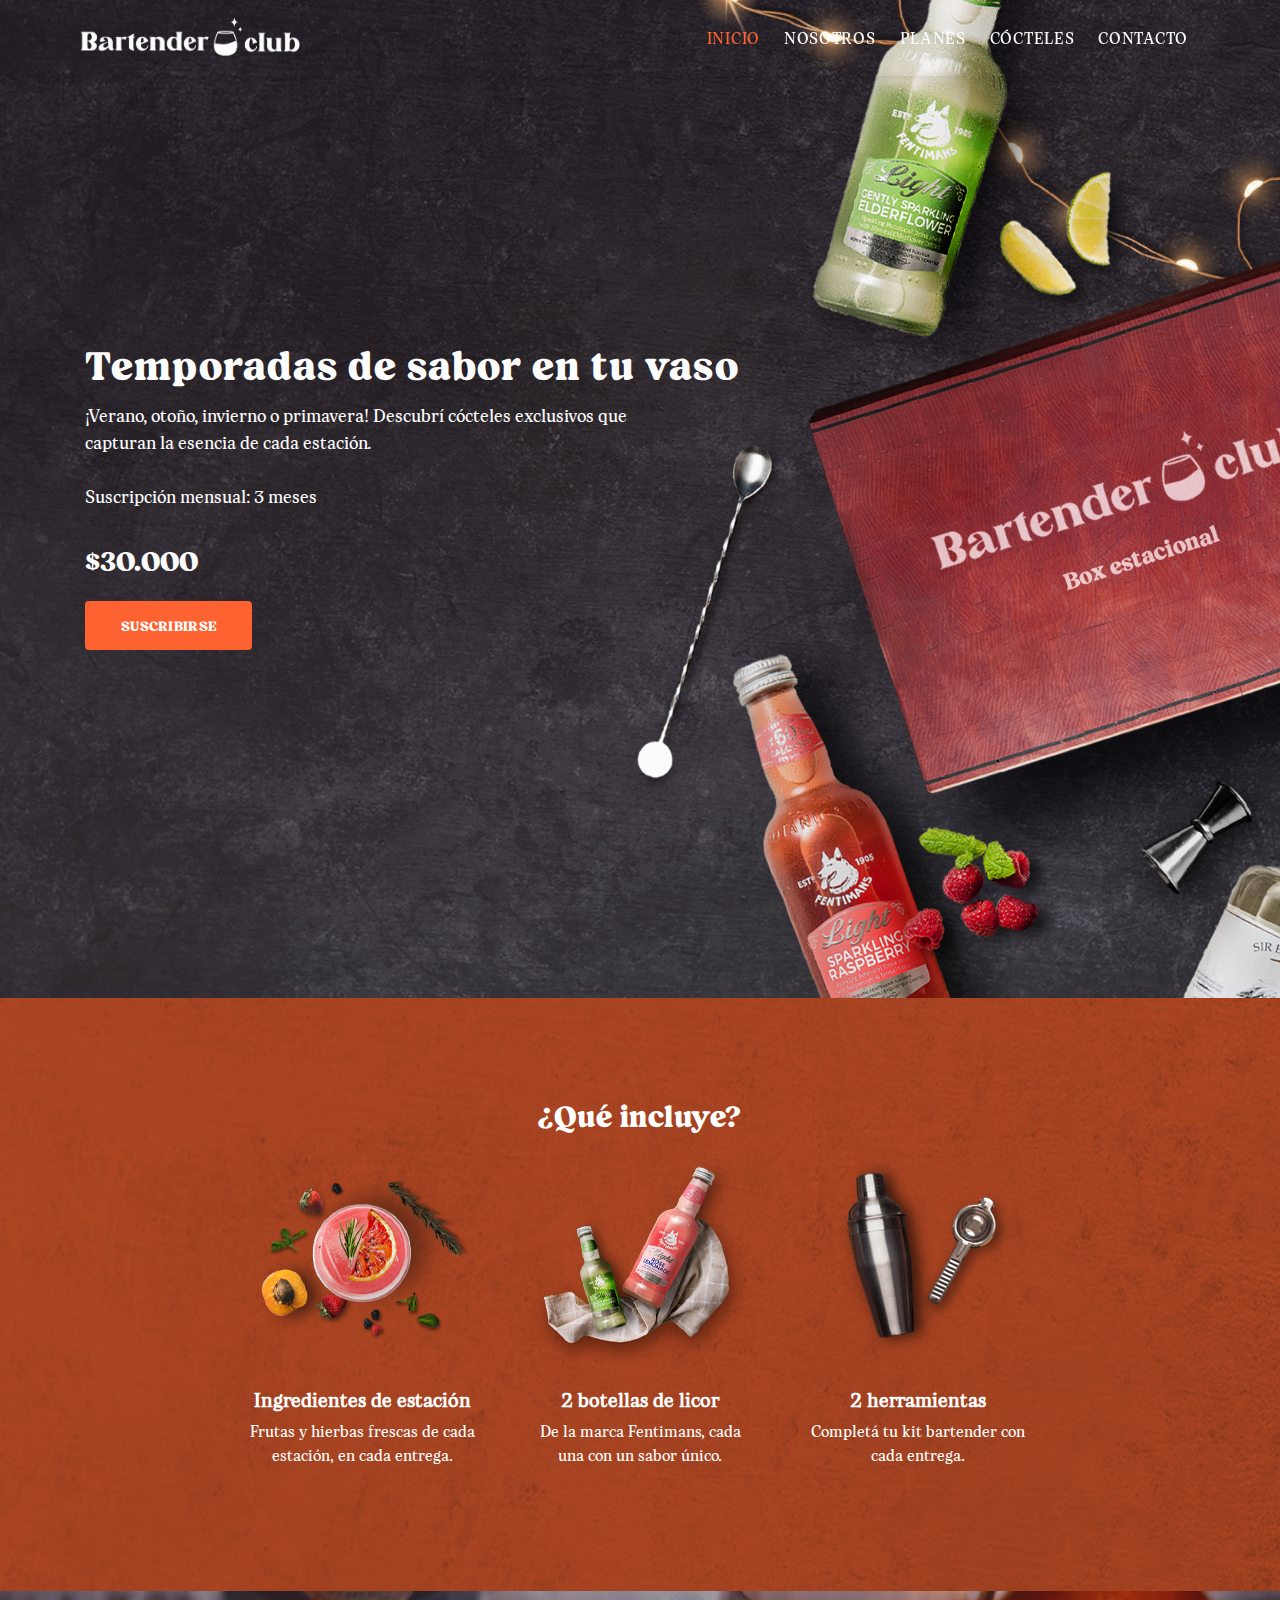
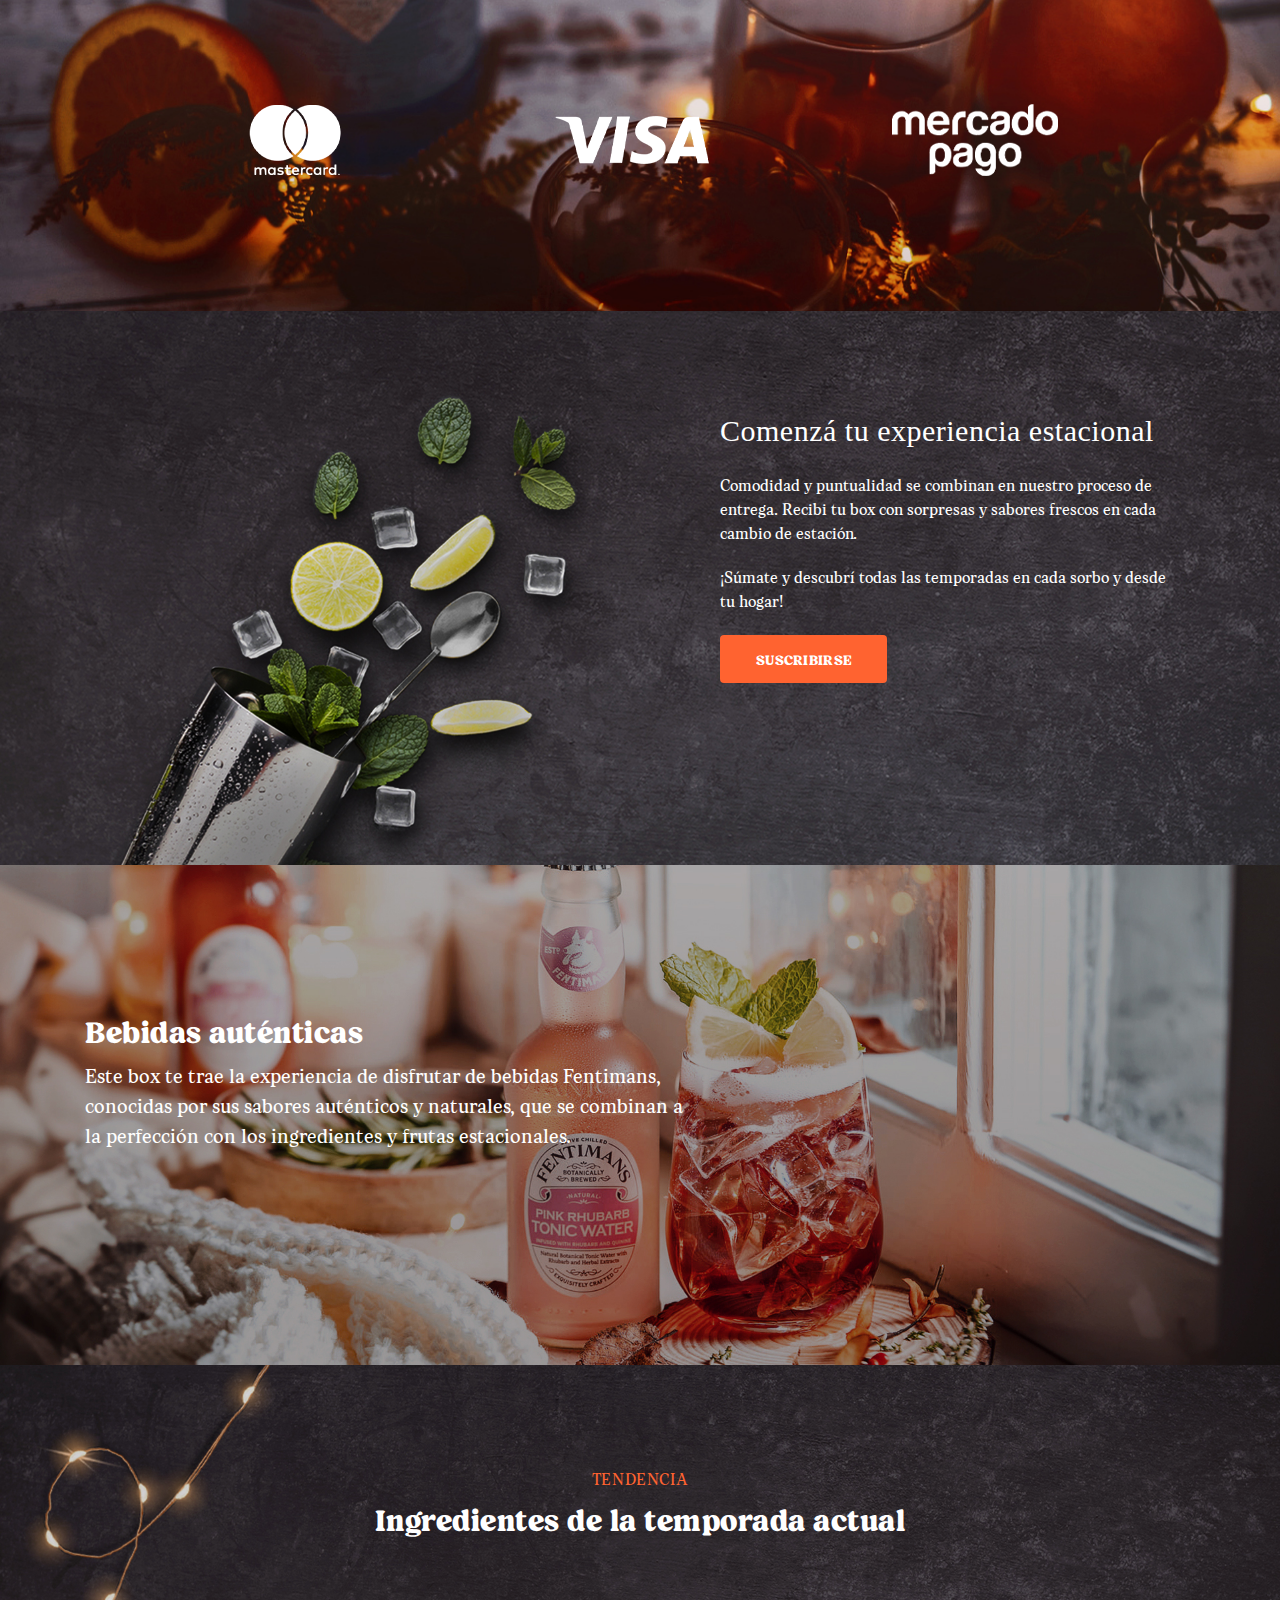
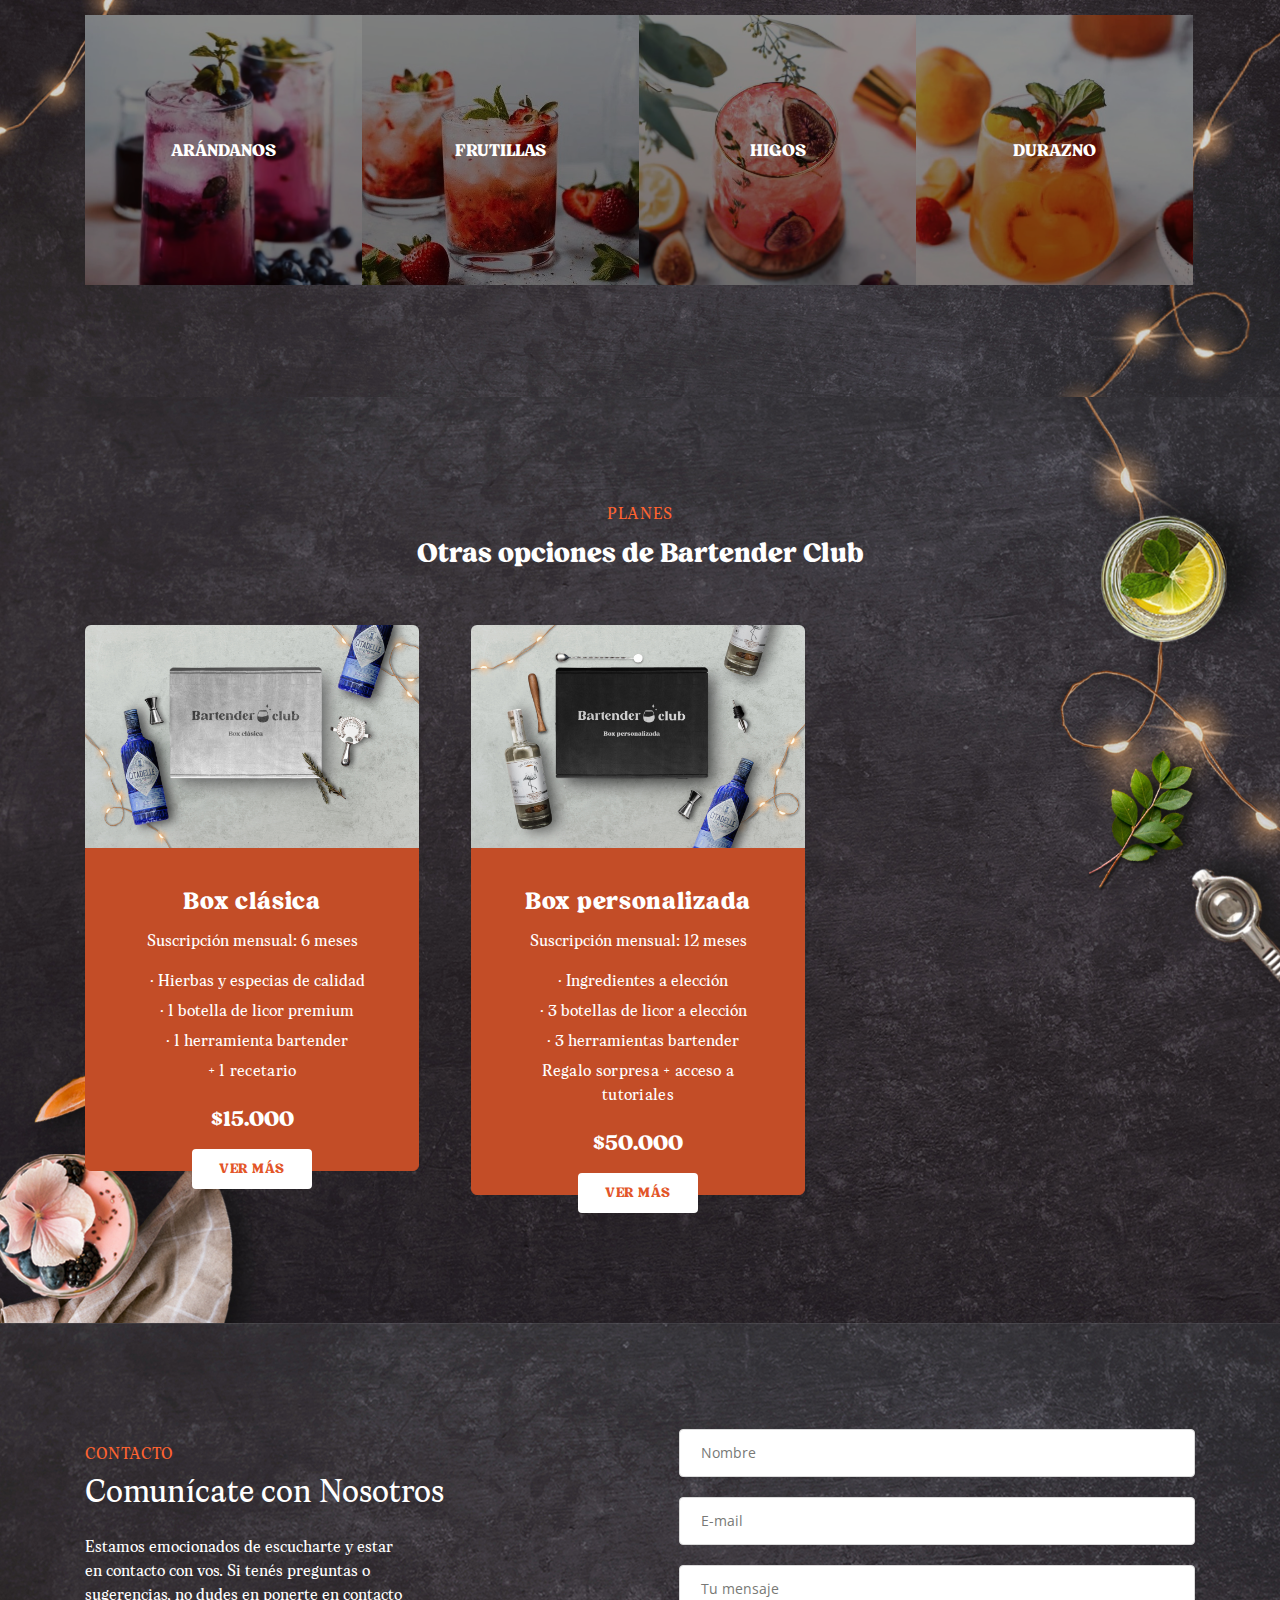
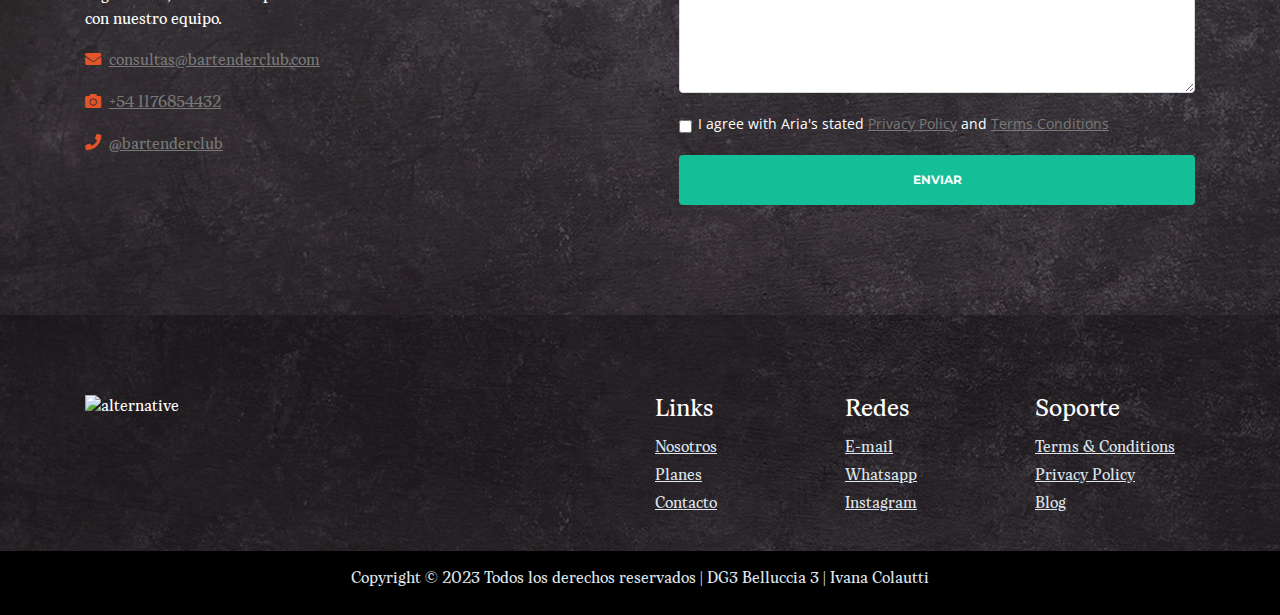
==== detalle.html @ f55b516a "Add files via upload" ====
<!DOCTYPE html>
<html lang="en">
<head>
    <meta charset="utf-8">
    <meta name="viewport" content="width=device-width, initial-scale=1, shrink-to-fit=no">
    
    <!-- SEO Meta Tags -->
    <meta name="description" content="Aria is a business focused HTML landing page template built with Bootstrap to help you create lead generation websites for companies and their services.">
    <meta name="author" content="Inovatik">

    <!-- OG Meta Tags to improve the way the post looks when you share the page on LinkedIn, Facebook, Google+ -->
	<meta property="og:site_name" content="" /> <!-- website name -->
	<meta property="og:site" content="" /> <!-- website link -->
	<meta property="og:title" content=""/> <!-- title shown in the actual shared post -->
	<meta property="og:description" content="" /> <!-- description shown in the actual shared post -->
	<meta property="og:image" content="" /> <!-- image link, make sure it's jpg -->
	<meta property="og:url" content="" /> <!-- where do you want your post to link to -->
	<meta property="og:type" content="article" />

    <!-- Website Title -->
    <title>Bartender Club</title>
    
    <!-- Styles -->
    <link href="https://fonts.googleapis.com/css?family=Montserrat:500,700&display=swap&subset=latin-ext" rel="stylesheet">
    <link href="https://fonts.googleapis.com/css?family=Open+Sans:400,400i,600&display=swap&subset=latin-ext" rel="stylesheet">
    <link href="css/bootstrap.css" rel="stylesheet">
    <link href="css/fontawesome-all.css" rel="stylesheet">
    <link href="css/swiper.css" rel="stylesheet">
	<link href="css/magnific-popup.css" rel="stylesheet">
	<link href="Detalle/styles-detalle.css" rel="stylesheet">
    	<link href="Detalle/styles%202.css" rel="stylesheet">

    
    
    <style> 
     @font-face{
            font-family: Blood;
         src: url("../webfonts/Bloodorange.otf");
            }
            header h1{
                letter-spacing:1px;
                font-size: 47px;
                color: #484a46;
                }
    </style>
    
     <style> 
     @font-face{
            font-family: Blood;
         src: url("../webfonts/Bloodorange.otf");
            }
         
        basic-1 h2 {
            margin-bottom: 1.375rem;
            font-size: 35px;
            letter-spacing: 0.5px;
            line-height: 36px;
    </style>
    
     <style> 
     @font-face{
           font-family: Blood;
    src: url("../webfonts/Bloodorange.otf");
         }
         
         basic-2 h2 {
            margin-bottom: 1.375rem;
            font-size: 35px;
            letter-spacing: 0.5px;
            line-height: 36px;
    </style>
    
    
    <style> 
     @font-face{
           font-family: Artusi;
    src:url("../webfonts/Artusi-Regular.ttf");
         } 
        body, p {
	color: #fff; 
	  </style>
    
    <style> 
     @font-face{
            font-family: Blood;
         src: url("../webfonts/Bloodorange.otf");
            }
            cards-2 h3 {
	margin-bottom: 0.75rem;
	text-align: center;
    font-family: Blood;
    src: url("../webfonts/Bloodorange.otf");
    color: #fff;
    letter-spacing: 0.7px;
    </style>
    
 
    
    
    <!-- Favicon  -->
    <link rel="icon" href="images/favicon.png">
</head>
<body data-spy="scroll" data-target=".fixed-top">
    
    <!-- Preloader -->
	<div class="spinner-wrapper">
        <div class="spinner">
            <div class="bounce1"></div>
            <div class="bounce2"></div>
            <div class="bounce3"></div>
        </div>
    </div>
    <!-- end of preloader -->
    

    <!-- Navbar -->
    <nav class="navbar navbar-expand-md navbar-dark navbar-custom fixed-top">
        <!-- Text Logo - Use this if you don't have a graphic logo -->
        <!-- <a class="navbar-brand logo-text page-scroll" href="index.html">Aria</a> -->

        <!-- Image Logo -->
        <a class="navbar-brand logo-image" href="index.html"><img src="images/Logo%20-%20copia.png" alt="alternative"></a>
        
        <!-- Mobile Menu Toggle Button -->
        <button class="navbar-toggler" type="button" data-toggle="collapse" data-target="#navbarsExampleDefault" aria-controls="navbarsExampleDefault" aria-expanded="false" aria-label="Toggle navigation">
            <span class="navbar-toggler-awesome fas fa-bars"></span>
            <span class="navbar-toggler-awesome fas fa-times"></span>
        </button>
        <!-- end of mobile menu toggle button -->

        <div class="collapse navbar-collapse" id="navbarsExampleDefault">
            <ul class="navbar-nav ml-auto">
                <li class="nav-item">
                    <a class="nav-link page-scroll" href="#header">INICIO<span class="sr-only">(current)</span></a>
                </li>
                <li class="nav-item">
                    <a class="nav-link page-scroll" href="#intro">NOSOTROS</a>
                </li>
                <li class="nav-item">
                    <a class="nav-link page-scroll" href="#services">PLANES</a>
                </li>
                <li class="nav-item">
                    <a class="nav-link page-scroll" href="#callMe">CÓCTELES</a>
                </li>
                <li class="nav-item">
                    <a class="nav-link page-scroll" href="#projects">CONTACTO</a>
                </li>
            </ul>
        </div>
    </nav> <!-- end of navbar -->
    <!-- end of navbar -->


    <!-- Header -->
    <header id="header" class="header">
        <div class="header-content">
            <div class="container">
                <div class="row">
                    <div class="col-lg-12">
                        <div class="text-container">
                            <h1>Temporadas de sabor en tu vaso</h1>
                            <p class="p-heading p-large">¡Verano, otoño, invierno o primavera! Descubrí cócteles exclusivos que capturan la esencia de cada estación.<br> <br> Suscripción mensual: 3 meses</p>
                            <h2>$30.000</h2>
                            <a class="btn-solid-lg page-scroll" href="index.html">SUSCRIBIRSE</a>
                        </div>
                    </div> <!-- end of col -->
                </div> <!-- end of row -->
            </div> <!-- end of container -->
        </div> <!-- end of header-content -->
    </header> <!-- end of header -->
    <!-- end of header -->
    
    <!-- Team -->
    <div class="basic-2">
        <div class="container">
            <div class="row">
                <div class="col-lg-12">
                    <h2>¿Qué incluye?</h2>
                </div> <!-- end of col -->
            </div> <!-- end of row -->
            <div class="row">
                <div class="col-lg-12">

                    <!-- Team Member -->
                    <div class="team-member">
                        <div class="image-wrapper">
                            <img class="img-fluid" src="images/Que%20incluye%201.png" alt="alternative">
                        </div> <!-- end of image-wrapper -->
                        <p class="p-large">Ingredientes de estación</p>
                        <p class="job-title">Frutas y hierbas frescas de cada estación, en cada entrega.</p>
                    </div> <!-- end of team-member -->
                    <!-- end of team member -->

                    <!-- Team Member -->
                    <div class="team-member">
                        <div class="image-wrapper">
                            <img class="img-fluid" src="images/Que%20incluye%202.png" alt="alternative">
                        </div> <!-- end of image wrapper -->
                        <p class="p-large">2 botellas de licor</p>
                        <p class="job-title">De la marca Fentimans,  cada una con un sabor único.</p>
                    </div> <!-- end of team-member -->
                    <!-- end of team member -->

                    <!-- Team Member -->
                    <div class="team-member">
                        <div class="image-wrapper">
                            <img class="img-fluid" src="images/Que%20incluye%203.png"alt="alternative">
                        </div> <!-- end of image wrapper -->
                        <p class="p-large">2 herramientas</p>
                        <p class="job-title">Completá tu kit bartender con cada entrega.</p>
                    </div> <!-- end of team-member -->
                    <!-- end of team member -->
                </div> <!-- end of col -->
            </div> <!-- end of row -->
        </div> <!-- end of container -->
    </div> <!-- end of basic-2 -->
    <!-- end of team -->   

      <!-- Testimonials -->
    <div class="slider">
        <div class="container">
            <div class="row">
                <div class="col-lg-12">
                     </div> <!-- end of col -->
            </div> <!-- end of row -->
            <div class="row">
                <div class="col-lg-12">

                    <!-- Card Slider -->
                    <div class="slider-container">
                        <div class="swiper-container card-slider">
                            <div class="swiper-wrapper">
                                
                                <!-- Slide -->
                                <div class="swiper-slide">
                                    <div class="card">
                                        <img class="card-image" src="images/Mastercard.png" alt="alternative">
                                        <div class="card-body">
                                            
                                        </div>
                                    </div>
                                </div> <!-- end of swiper-slide -->
                                <!-- end of slide -->
        
                                <!-- Slide -->
                                <div class="swiper-slide">
                                    <div class="card">
                                        <img class="card-image" src="images/Visa.png" alt="alternative">
                                        <div class="card-body">
                                           
                                    
                                        </div>
                                    </div>        
                                </div> <!-- end of swiper-slide -->
                                <!-- end of slide -->
        
                                <!-- Slide -->
                                <div class="swiper-slide">
                                    <div class="card">
                                        <img class="card-image" src="images/Mercado%20pago.png" alt="alternative">
                                        <div class="card-body">
                                            
                                        </div>
                                    </div>        
                                </div> <!-- end of swiper-slide -->
                                <!-- end of slide -->
        
                                <!-- Slide -->
                                <div class="swiper-slide">
                                    <div class="card">
                                        <img class="card-image" src="images/Paypal.png" alt="alternative">
                                        <div class="card-body">
                                            
                                        </div>
                                    </div>
                                </div> <!-- end of swiper-slide -->
                                <!-- end of slide -->
        
                                <!-- Slide -->
                                <div class="swiper-slide">
                                    <div class="card">
                                        <img class="card-image" src="images/MartinRossi.png" alt="alternative">
                                        <div class="card-body">
                                    
                                        </div>
                                    </div>        
                                </div> <!-- end of swiper-slide -->
                                <!-- end of slide -->
                                <!-- end of slide --> 
                            </div> <!-- end of swiper-wrapper -->
                            <!-- Add Arrows -->
                        
                            <!-- end of add arrows -->
                        </div> <!-- end of swiper-container -->
                    </div> <!-- end of sliedr-container -->
                    <!-- end of card slider -->
                </div> <!-- end of col -->
            </div> <!-- end of row -->
        </div> <!-- end of container -->
    </div> <!-- end of slider -->
    <!-- end of testimonials -->
    
     <!-- Details 1 -->
	<div id="details" class="accordion">
		<div class="area-1">
		</div><!-- end of area-1 on same line and no space between comments to eliminate margin white space --><div class="area-2">
            
            <!-- Accordion -->
            <div class="accordion-container" id="accordionOne">
                <h2>Comenzá tu experiencia estacional</h2>
                <p>Comodidad y puntualidad se combinan en nuestro proceso de entrega. Recibi tu box con sorpresas y sabores frescos en cada cambio de estación.</p>
                <p>¡Súmate y descubrí todas las temporadas en cada sorbo y desde tu hogar!</p>
                <a class="btn-solid-lg page-scroll" href="#intro">SUSCRIBIRSE</a>
                        </div>
                    </div>
                </div> <!-- end of item -->

    <!-- end of details 1 -->
    

    
    <!-- Fentimans -->
    <header id="header" class="fentimans">
        <div class="header-content">
            <div class="container">
                <div class="row">
                    <div class="col-lg-12">
                        <div class="text-container">
                            <h1>Bebidas auténticas</h1>
                            <p class="p-heading p-large">Este box te trae la experiencia de disfrutar de bebidas <b>Fentimans</b>, conocidas por sus sabores auténticos y naturales, que se combinan a la perfección con los ingredientes y frutas estacionales.</p>
        
                        </div>
                    </div> <!-- end of col -->
                </div> <!-- end of row -->
            </div> <!-- end of container -->
        </div> <!-- end of header-content -->
    </header> <!-- end of header -->
    <!-- end of header -->
    
       <!-- Projects -->
	<div id="projects" class="filter">
		<div class="container">
            <div class="row">
                <div class="col-lg-12">
                    <div class="section-title">TENDENCIA</div>
                    <h2>Ingredientes de la temporada actual</h2>
                </div> <!-- end of col -->
            </div> <!-- end of row -->
            <div class="row">
                <div class="col-lg-12 mx-auto">
                    <div class="grid mx-auto">
                        <div class="element-item development mx-auto">
                          <div class="element-item-overlay"><span>ARÁNDANOS</span></div><img src="images/9.jpg" alt="alternative">
                        </div>
                        <div class="element-item development">
                           <div class="element-item-overlay"><span>FRUTILLAS</span></div><img src="images/10.jpg" alt="alternative">
                        </div>
                        <div class="element-item design development marketing">
                            <div class="element-item-overlay"><span>HIGOS</span></div><img src="images/11.jpg" alt="alternative">
                        </div>
                        <div class="element-item design development marketing">
                            <div class="element-item-overlay"><span>DURAZNO</span></div><img src="images/12.jpg" alt="alternative">
                        </div>
                        
                    </div> <!-- end of grid -->
                    <!-- end of filter -->  
                </div> <!-- end of col -->
            </div> <!-- end of row -->
		</div> <!-- end of container -->
    </div> <!-- end of filter -->
    <!-- end of projects -->
    
    <!-- Services -->
    <div id="services" class="cards-2">
        <div class="container">
            <div class="row">
                <div class="mx-outo col-lg-12">
                    <div class="section-title">PLANES</div>
                    <h2>Otras opciones de Bartender Club</h2>
                </div> <!-- end of col -->
            </div> <!-- end of row -->
            <div class="row">
                <div class="col-lg-12">
                    <!-- Card -->
                    <div class="card mx-outo">
                        <div class="card-image">
                            <img class="img-fluid" src="images/Box%201.jpg" alt="alternative">
                        </div>
                        <div class="card-body-1">
                            <h3 class="card-title">Box clásica</h3>
                            <p>Suscripción mensual: 6 meses</p>
                            <ul class="list-unstyled li-space-lg">
                                <li class="media">
                                    <div class="media-body">· Hierbas y especias de calidad</div>
                                </li>
                                <li class="media">
                                    <div class="media-body">· 1 botella de licor premium</div>
                                </li>
                                <li class="media">
                                    <div class="media-body">· 1 herramienta bartender</div>
                                </li>
                                <p>+ 1 recetario</p>
                            </ul>
                            <p class="price"><span>$15.000</span></p>
                        </div>
                        <div class="button-container">
                            <a class="btn-solid-reg page-scroll" href="index.html">VER MÁS</a>
                        </div> <!-- end of button-container -->
                    </div>
                    <!-- end of card -->

                    <!-- Card -->
                    <div class="card mx-outo">
                        <div class="card-image">
                            <img class="img-fluid" src="images/Box%203.jpg" alt="alternative">
                        </div>
                        <div class="card-body-3">
                            <h3 class="card-title">Box personalizada</h3>
                            <p>Suscripción mensual: 12 meses</p>
                            <ul class="list-unstyled li-space-lg">
                                <li class="media">
                                    <div class="media-body">· Ingredientes a elección</div>
                                </li>
                                <li class="media">
                                    <div class="media-body">· 3 botellas de licor a elección</div>
                                </li>
                                  <li class="media">
                                    <div class="media-body">· 3 herramientas bartender</div>
                                </li>
                                <p>Regalo sorpresa + acceso a tutoriales</p>
                            </ul>
                            <p class="price"><span>$50.000</span></p>
                        </div>
                        <div class="button-container">
                            <a class="btn-solid-reg page-scroll" href="index.html">VER MÁS</a>
                        </div> <!-- end of button-container -->
                    </div>
                    <!-- end of card -->

                </div> <!-- end of col -->
            </div> <!-- end of row -->
        </div> <!-- end of container -->
    </div> <!-- end of cards-2 -->
    <!-- end of services -->
   
    <!-- Contact -->
    <div id="contact" class="form-2">
        <div class="container">
            <div class="row">
                <div class="col-lg-6">
                    <div class="text-container">
                        <div class="section-title">CONTACTO</div>
                        <h2>Comunícate con Nosotros</h2>
                        <p>Estamos emocionados de escucharte y estar <br>en contacto con vos. Si tenés preguntas o<br> sugerencias, no dudes en ponerte en contacto <br>con nuestro equipo.</p>
                        <ul class="list-unstyled li-space-lg">
                            <li><i class="fas fa-envelope"></i><a href="tel:003024630820">consultas@bartenderclub.com</a></li>
                          </ul>
                        
                        <ul class="list-unstyled li-space-lg">
                            <li><i class="fas fa-camera"></i><a href="tel:003024630820">+54  1176854432</a></li>
                        </ul>
                        <ul class="list-unstyled li-space-lg">
                            <li><i class="fas fa-phone"></i><a href="mailto:office@aria.com">@bartenderclub</a></li>
                        </ul>
        </div> <!-- end of text-container -->
                </div> <!-- end of col -->
                <div class="col-lg-6">
                    
                    
                    <!-- Contact Form -->
                    <form id="contactForm" data-toggle="validator" data-focus="false">
                        <div class="form-group">
                            <input type="text" class="form-control-input" id="cname" required>
                            <label class="label-control" for="cname">Nombre</label>
                            <div class="help-block with-errors"></div>
                        </div>
                        <div class="form-group">
                            <input type="email" class="form-control-input" id="cemail" required>
                            <label class="label-control" for="cemail">E-mail</label>
                            <div class="help-block with-errors"></div>
                        </div>
                        <div class="form-group">
                            <textarea class="form-control-textarea" id="cmessage" required></textarea>
                            <label class="label-control" for="cmessage">Tu mensaje</label>
                            <div class="help-block with-errors"></div>
                        </div>
                        <div class="form-group checkbox">
                            <input type="checkbox" id="cterms" value="Agreed-to-Terms" required>I agree with Aria's stated <a href="privacy-policy.html">Privacy Policy</a> and <a href="terms-conditions.html">Terms Conditions</a> 
                            <div class="help-block with-errors"></div>
                        </div>
                        <div class="form-group">
                            <button type="submit" class="form-control-submit-button">ENVIAR</button>
                        </div>
                        <div class="form-message">
                            <div id="cmsgSubmit" class="h3 text-center hidden"></div>
                        </div>
                    </form>
                    <!-- end of contact form -->

                </div> <!-- end of col -->
            </div> <!-- end of row -->
        </div> <!-- end of container -->
    </div> <!-- end of form-2 -->
    <!-- end of contact -->


    <!-- Footer -->
    <div class="footer">
        <div class="container">
            <div class="row">
                <div class="col-md-6">
                    <div class="text-container about">
                        <img class="card-image" src="images/logo 2.png" alt="alternative">
                    </div> <!-- end of text-container -->
                </div> <!-- end of col -->
                <div class="col-md-2">
                    <div class="text-container">
                        <h4>Links</h4>
                        <ul class="list-unstyled li-space-lg white">
                            <li>
                                <a class="white" href="#your-link">Nosotros</a>
                            </li>
                            <li>
                                <a class="white" href="terms-conditions.html">Planes</a>
                            </li>
                            <li>
                                <a class="white" href="privacy-policy.html">Contacto</a>
                            </li>
                        </ul>
                    </div> <!-- end of text-container -->
                </div> <!-- end of col -->
                <div class="col-md-2">
                    <div class="text-container">
                        <h4>Redes</h4>
                        <ul class="list-unstyled li-space-lg">
                            <li>
                                <a class="white" href="#your-link">E-mail</a>
                            </li>
                            <li>
                               <a class="white" href="#your-link">Whatsapp</a>
                            </li>
                            <li class="media">
                                <a class="white" href="#your-link">Instagram</a>
                            </li>
                        </ul>
                    </div> <!-- end of text-container -->
                </div> <!-- end of col -->
                <div class="col-md-2">
                    <div class="text-container">
                        <h4>Soporte</h4>
                        <ul class="list-unstyled li-space-lg">
                            <li>
                                <a class="white" href="#your-link">Terms & Conditions</a>
                            </li>
                            <li>
                                <a class="white" href="#your-link">Privacy Policy</a>
                            </li>
                            <li>
                                <a class="white" href="#your-link">Blog</a>
                            </li>
                        </ul>
                    </div> <!-- end of text-container -->
                </div> <!-- end of col -->
            </div> <!-- end of row -->
        </div> <!-- end of container -->
    </div> <!-- end of footer -->  
    <!-- end of footer -->


    <!-- Copyright -->
    <div class="copyright">
        <div class="container">
            <div class="row">
                <div class="col-lg-12">
                    <p class="p-small">Copyright © 2023 <a href="https://inovatik.com">Todos los derechos reservados | DG3 Belluccia 3 | Ivana Colautti</a></p>
                </div> <!-- end of col -->
            </div> <!-- enf of row -->
        </div> <!-- end of container -->
    </div> <!-- end of copyright --> 
    <!-- end of copyright -->
    
    	
    <!-- Scripts -->
    <script src="js/jquery.min.js"></script> <!-- jQuery for Bootstrap's JavaScript plugins -->
    <script src="js/popper.min.js"></script> <!-- Popper tooltip library for Bootstrap -->
    <script src="js/bootstrap.min.js"></script> <!-- Bootstrap framework -->
    <script src="js/jquery.easing.min.js"></script> <!-- jQuery Easing for smooth scrolling between anchors -->
    <script src="js/swiper.min.js"></script> <!-- Swiper for image and text sliders -->
    <script src="js/jquery.magnific-popup.js"></script> <!-- Magnific Popup for lightboxes -->
    <script src="js/morphext.min.js"></script> <!-- Morphtext rotating text in the header -->
    <script src="js/isotope.pkgd.min.js"></script> <!-- Isotope for filter -->
    <script src="js/validator.min.js"></script> <!-- Validator.js - Bootstrap plugin that validates forms -->
    <script src="js/scripts.js"></script> <!-- Custom scripts -->
</body>
</html>
---- Detalle/styles-detalle.css ----
/* Template: Aria - Business HTML Landing Page Template
   Author: Inovatik
   Created: Jul 2019
   Description: Master CSS file
*/

/*****************************************
Table Of Contents:

01. General Styles
02. Preloader
03. Navigation
04. Header
05. Intro
06. Description
07. Services
08. Details 1
09. Details 2
10. Testimonials
11. Call Me
12. Projects
13. Project Lightboxes
14. Team
15. About
16. Contact
17. Footer
18. Copyright
19. Back To Top Button
20. Extra Pages
21. Media Queries
******************************************/

/*****************************************
Colors:

- Backgrounds - light gray #fbfbfb
- Background - dark blue #153e52
- Backgrounds navbar, footer - dark gray #113448
- Buttons, bullets, icons - green #14bf98
- Headings text - black #484a46
- Body text - gray #787976
- Body text - light gray #dfe5ec
******************************************/


/******************************/
/*     01. General Styles     */
/******************************/
body,
html {
    width: 100%;
	height: 100%;
}

body, p {
	color: #787976; 
	font-family: Artusi;
    src:url("../webfonts/Artusi-Medium.ttf");
}

.p-large {
	font-family: Artusi;
    src:url("../webfonts/Artusi-Medium.ttf");
}

.p-small {
	font-family: Artusi;
    src: url("../webfonts/Artusi-Regular.ttf");
}

.p-heading {
	margin-bottom: 3.5rem;
	text-align: left;
}

.li-space-lg li {
	margin-bottom: 0.375rem;
}

.indent {
	padding-left: 1.25rem;
}

h1 {
	color: #ffff;
	font-family: Blood;
    src: url("../webfonts/Bloodorange.otf");
    letter-spacing:1px;
    font-size: 50px;
}

h2 {
	color: #ffff;
	font-family: Artusi;
    src:url("../webfonts/Artusi-Regular.ttf");
}

h3 {
	color: #484a46;
	font-family: Artusi;
    src:url("../webfonts/Artusi-Bold.ttf");
}

h4 {
	color: #484a46;
	font-family: Artusi;
    src:url("../webfonts/Artusi-Bold.ttf");
}

h5 {
	color: #484a46;
	font: 700 1.125rem/1.5rem "Montserrat", sans-serif;
}

h6 {
	color: #484a46;
	font: 700 1rem/1.375rem "Montserrat", sans-serif;
}

a {
	color: #787976;
	text-decoration: underline;
}

a:hover {
	color: #787976;
	text-decoration: underline;
}

a.green {
	color: #14bf98;
}

a.white,
.white {
	color: #dfe5ec;
}

.testimonial-text {
	font-style: italic;
}

.testimonial-author {
	font: 700 1rem/1.375rem "Montserrat", sans-serif;
}

strong {
	color: #484a46;
}

.section-title {
	color: #FF6330;
	font-family: Artusi;
    src: url("../webfonts/Artusi-Regular.ttf");
    letter-spacing: 0.6px;
    font-weight: 300;
}

.btn-solid-reg {
	display: inline-block;
	padding: 6px 25px 6px 25px;
	border: 0.125rem solid #fff;
	border-radius: 0.25rem;
	background-color: #fff;
	color: #E35528;
	font-family: Blood;
    src: url("../webfonts/Bloodorange.otf");
    letter-spacing: 0.5px;
    font-size: 16px;
	text-decoration: none;
	transition: all 0.2s;
}

.btn-solid-reg:hover {
	background-color: transparent;
	color: #fff;
	text-decoration: none;
}

.btn-solid-lg {
	display: inline-block;
	padding: 1.5rem 2.125rem 1.3rem 2.125rem;
	border: 0.125rem solid #FF6330;
	border-radius: 0.25rem;
	background-color: #FF6330;
	color: #fff;
	font: 700 0.75rem/0 "Montserrat", sans-serif;
    font-family: Blood;
    src: url("../webfonts/Bloodorange.otf");
    letter-spacing: 0.3px;
    font-weight: 745;
    font-size: 16px;
	text-decoration: none;
    text-align: center;
	transition: all 0.2s;
}

.btn-solid-lg:hover {
	background-color: #FF6330;
	color: #fff;
    border-color: #FF6330;
	text-decoration: none;
}

.btn-outline-reg {
	display: inline-block;
	padding: 1.1875rem 1.875rem 1.1875rem 1.875rem;
	border: 0.125rem solid #787976;
	border-radius: 0.25rem;
	background-color: transparent;
	color: #787976;
	font: 700 0.75rem/0 "Montserrat", sans-serif;
	text-decoration: none;
	transition: all 0.2s;
}

.btn-outline-reg:hover {
	background-color: #787976;
	color: #fff;
	text-decoration: none;
}

.btn-outline-lg {
	display: inline-block;
	padding: 1.375rem 2.125rem 1.375rem 2.125rem;
	border: 0.125rem solid #787976;
	border-radius: 0.25rem;
	background-color: transparent;
	color: #787976;
	font: 700 0.75rem/0 "Montserrat", sans-serif;
	text-decoration: none;
	transition: all 0.2s;
}

.btn-outline-lg:hover {
	background-color: #787976;
	color: #fff;
	text-decoration: none;
}

.btn-outline-sm {
	display: inline-block;
	padding: 1rem 1.625rem 0.9375rem 1.625rem;
	border: 0.125rem solid #787976;
	border-radius: 0.25rem;
	background-color: transparent;
	color: #787976;
	font: 700 0.75rem/0 "Montserrat", sans-serif;
	text-decoration: none;
	transition: all 0.2s;
}

.btn-outline-sm:hover {
	background-color: #787976;
	color: #fff;
	text-decoration: none;
}

.form-group {
	position: relative;
	margin-bottom: 1.25rem;
}

.form-group.has-error.has-danger {
	margin-bottom: 0.625rem;
}

.form-group.has-error.has-danger .help-block.with-errors ul {
	margin-top: 0.375rem;
}

.label-control {
	position: absolute;
	top: 0.8125rem;
	left: 1.375rem;
	color: #787976;
	opacity: 1;
	font: 400 0.875rem/1.375rem "Open Sans", sans-serif;
	cursor: text;
	transition: all 0.2s ease;
}

/* IE10+ hack to solve lower label text position compared to the rest of the browsers */
@media screen and (-ms-high-contrast: active), screen and (-ms-high-contrast: none) {  
	.label-control {
		top: 0.9375rem;
	}
}

.form-control-input:focus + .label-control,
.form-control-input.notEmpty + .label-control,
.form-control-textarea:focus + .label-control,
.form-control-textarea.notEmpty + .label-control {
	top: 0.125rem;
	opacity: 1;
	font-size: 0.75rem;
	font-weight: 500;
}

.form-control-input,
.form-control-select {
	display: block; /* needed for proper display of the label in Firefox, IE, Edge */
	width: 100%;
	padding-top: 1.25rem;
	padding-bottom: 0.25rem;
	padding-left: 1.3125rem;
	border: 1px solid #dadada;
	border-radius: 0.25rem;
	background-color: #fff;
	color: #787976;
	font: 400 0.875rem/1.375rem "Open Sans", sans-serif;
	transition: all 0.2s;
	-webkit-appearance: none; /* removes inner shadow on form inputs on ios safari */
}

.form-control-select {
	padding-top: 0.5rem;
	padding-bottom: 0.5rem;
	height: 3rem;
}

/* IE10+ hack to solve lower label text position compared to the rest of the browsers */
@media screen and (-ms-high-contrast: active), screen and (-ms-high-contrast: none) {  
	.form-control-input {
		padding-top: 1.25rem;
		padding-bottom: 0.75rem;
		line-height: 1.75rem;
	}

	.form-control-select {
		padding-top: 0.875rem;
		padding-bottom: 0.75rem;
		height: 3.125rem;
		line-height: 2.125rem;
	}
}

select {
    /* you should keep these first rules in place to maintain cross-browser behavior */
    -webkit-appearance: none;
	-moz-appearance: none;
	-ms-appearance: none;
    -o-appearance: none;
    appearance: none;
    background-image: url('../images/down-arrow.png');
    background-position: 96% 50%;
    background-repeat: no-repeat;
    outline: none;
}

select::-ms-expand {
    display: none; /* removes the ugly default down arrow on select form field in IE11 */
}

.form-control-textarea {
	display: block; /* used to eliminate a bottom gap difference between Chrome and IE/FF */
	width: 100%;
	height: 8rem; /* used instead of html rows to normalize height between Chrome and IE/FF */
	padding-top: 1.25rem;
	padding-left: 1.3125rem;
	border: 1px solid #dadada;
	border-radius: 0.25rem;
	background-color: #fff;
	color: #787976;
	font: 400 1rem/1.5625rem "Open Sans", sans-serif;
	transition: all 0.2s;
}

.form-control-input:focus,
.form-control-select:focus,
.form-control-textarea:focus {
	border: 1px solid #a1a1a1;
	outline: none; /* Removes blue border on focus */
}

.form-control-input:hover,
.form-control-select:hover,
.form-control-textarea:hover {
	border: 1px solid #a1a1a1;
}

.checkbox {
	font: 400 0.875rem/1.375rem "Open Sans", sans-serif;
}

input[type='checkbox'] {
	vertical-align: -15%;
	margin-right: 0.375rem;
}

/* IE10+ hack to raise checkbox field position compared to the rest of the browsers */
@media screen and (-ms-high-contrast: active), screen and (-ms-high-contrast: none) {  
	input[type='checkbox'] {
		vertical-align: -9%;
	}
}

.form-control-submit-button {
	display: inline-block;
	width: 100%;
	height: 3.125rem;
	border: 0.125rem solid #14bf98;
	border-radius: 0.25rem;
	background-color: #14bf98;
	color: #fff;
	font: 700 0.75rem/1.75rem "Montserrat", sans-serif;
	cursor: pointer;
	transition: all 0.2s;
}

.form-control-submit-button:hover {
	background-color: transparent;
	color: #14bf98;
}

/* Form Success And Error Message Formatting */
#lmsgSubmit.h3.text-center.tada.animated,
#cmsgSubmit.h3.text-center.tada.animated,
#pmsgSubmit.h3.text-center.tada.animated,
#lmsgSubmit.h3.text-center,
#cmsgSubmit.h3.text-center,
#pmsgSubmit.h3.text-center {
	display: block;
	margin-bottom: 0;
	color: #b93636;
	font: 400 1.125rem/1rem "Open Sans", sans-serif;
}

.help-block.with-errors .list-unstyled {
	color: #787976;
	font-size: 0.75rem;
	line-height: 1.125rem;
	text-align: left;
}

.help-block.with-errors ul {
	margin-bottom: 0;
}
/* end of form success and error message formatting */

/* Form Success And Error Message Animation - Animate.css */
@-webkit-keyframes tada {
	from {
		-webkit-transform: scale3d(1, 1, 1);
		-ms-transform: scale3d(1, 1, 1);
		transform: scale3d(1, 1, 1);
	}
	10%, 20% {
		-webkit-transform: scale3d(.9, .9, .9) rotate3d(0, 0, 1, -3deg);
		-ms-transform: scale3d(.9, .9, .9) rotate3d(0, 0, 1, -3deg);
		transform: scale3d(.9, .9, .9) rotate3d(0, 0, 1, -3deg);
	}
	30%, 50%, 70%, 90% {
		-webkit-transform: scale3d(1.1, 1.1, 1.1) rotate3d(0, 0, 1, 3deg);
		-ms-transform: scale3d(1.1, 1.1, 1.1) rotate3d(0, 0, 1, 3deg);
		transform: scale3d(1.1, 1.1, 1.1) rotate3d(0, 0, 1, 3deg);
	}
	40%, 60%, 80% {
		-webkit-transform: scale3d(1.1, 1.1, 1.1) rotate3d(0, 0, 1, -3deg);
		-ms-transform: scale3d(1.1, 1.1, 1.1) rotate3d(0, 0, 1, -3deg);
		transform: scale3d(1.1, 1.1, 1.1) rotate3d(0, 0, 1, -3deg);
	}
	to {
		-webkit-transform: scale3d(1, 1, 1);
		-ms-transform: scale3d(1, 1, 1);
		transform: scale3d(1, 1, 1);
	}
}

@keyframes tada {
	from {
		-webkit-transform: scale3d(1, 1, 1);
		-ms-transform: scale3d(1, 1, 1);
		transform: scale3d(1, 1, 1);
	}
	10%, 20% {
		-webkit-transform: scale3d(.9, .9, .9) rotate3d(0, 0, 1, -3deg);
		-ms-transform: scale3d(.9, .9, .9) rotate3d(0, 0, 1, -3deg);
		transform: scale3d(.9, .9, .9) rotate3d(0, 0, 1, -3deg);
	}
	30%, 50%, 70%, 90% {
		-webkit-transform: scale3d(1.1, 1.1, 1.1) rotate3d(0, 0, 1, 3deg);
		-ms-transform: scale3d(1.1, 1.1, 1.1) rotate3d(0, 0, 1, 3deg);
		transform: scale3d(1.1, 1.1, 1.1) rotate3d(0, 0, 1, 3deg);
	}
	40%, 60%, 80% {
		-webkit-transform: scale3d(1.1, 1.1, 1.1) rotate3d(0, 0, 1, -3deg);
		-ms-transform: scale3d(1.1, 1.1, 1.1) rotate3d(0, 0, 1, -3deg);
		transform: scale3d(1.1, 1.1, 1.1) rotate3d(0, 0, 1, -3deg);
	}
	to {
		-webkit-transform: scale3d(1, 1, 1);
		-ms-transform: scale3d(1, 1, 1);
		transform: scale3d(1, 1, 1);
	}
}

.tada {
	-webkit-animation-name: tada;
	animation-name: tada;
}

.animated {
	-webkit-animation-duration: 1s;
	animation-duration: 1s;
	-webkit-animation-fill-mode: both;
	animation-fill-mode: both;
}
/* end of form success and error message animation - Animate.css */

/* Fade-move Animation For Lightbox - Magnific Popup */
/* at start */
.my-mfp-slide-bottom .zoom-anim-dialog {
	opacity: 0;
	transition: all 0.2s ease-out;
	-webkit-transform: translateY(-1.25rem) perspective(37.5rem) rotateX(10deg);
	-ms-transform: translateY(-1.25rem) perspective(37.5rem) rotateX(10deg);
	transform: translateY(-1.25rem) perspective(37.5rem) rotateX(10deg);
}

/* animate in */
.my-mfp-slide-bottom.mfp-ready .zoom-anim-dialog {
	opacity: 1;
	-webkit-transform: translateY(0) perspective(37.5rem) rotateX(0); 
	-ms-transform: translateY(0) perspective(37.5rem) rotateX(0); 
	transform: translateY(0) perspective(37.5rem) rotateX(0); 
}

/* animate out */
.my-mfp-slide-bottom.mfp-removing .zoom-anim-dialog {
	opacity: 0;
	-webkit-transform: translateY(-0.625rem) perspective(37.5rem) rotateX(10deg); 
	-ms-transform: translateY(-0.625rem) perspective(37.5rem) rotateX(10deg); 
	transform: translateY(-0.625rem) perspective(37.5rem) rotateX(10deg); 
}

/* dark overlay, start state */
.my-mfp-slide-bottom.mfp-bg {
	opacity: 0;
	transition: opacity 0.2s ease-out;
}

/* animate in */
.my-mfp-slide-bottom.mfp-ready.mfp-bg {
	opacity: 0.8;
}
/* animate out */
.my-mfp-slide-bottom.mfp-removing.mfp-bg {
	opacity: 0;
}
/* end of fade-move animation for lightbox - magnific popup */

/* Fade Animation For Image Slider - Magnific Popup */
@-webkit-keyframes fadeIn {
	from {
		opacity: 0;
	}
	to {
		opacity: 1;
	}
}

@keyframes fadeIn {
	from {
		opacity: 0;
	}
	to {
		opacity: 1;
	}
}

.fadeIn {
	-webkit-animation: fadeIn 0.6s;
	animation: fadeIn 0.6s;
}

@-webkit-keyframes fadeOut {
	from {
		opacity: 1;
	}
	to {
		opacity: 0;
	}
}

@keyframes fadeOut {
	from {
		opacity: 1;
	}
	to {
		opacity: 0;
	}
}

.fadeOut {
	-webkit-animation: fadeOut 0.8s;
	animation: fadeOut 0.8s;
}
/* end of fade animation for image slider - magnific popup */


/*************************/
/*     02. Preloader     */
/*************************/
.spinner-wrapper {
	position: fixed;
	z-index: 999999;
	top: 0;
	right: 0;
	bottom: 0;
	left: 0;
	background: #113448;
}

.spinner {
	position: absolute;
	top: 50%; /* centers the loading animation vertically one the screen */
	left: 50%; /* centers the loading animation horizontally one the screen */
	width: 3.75rem;
	height: 1.25rem;
	margin: -0.625rem 0 0 -1.875rem; /* is width and height divided by two */ 
	text-align: center;
}

.spinner > div {
	display: inline-block;
	width: 1rem;
	height: 1rem;
	border-radius: 100%;
	background-color: #fff;
	-webkit-animation: sk-bouncedelay 1.4s infinite ease-in-out both;
	animation: sk-bouncedelay 1.4s infinite ease-in-out both;
}

.spinner .bounce1 {
	-webkit-animation-delay: -0.32s;
	animation-delay: -0.32s;
}

.spinner .bounce2 {
	-webkit-animation-delay: -0.16s;
	animation-delay: -0.16s;
}

@-webkit-keyframes sk-bouncedelay {
	0%, 80%, 100% { -webkit-transform: scale(0); }
	40% { -webkit-transform: scale(1.0); }
}

@keyframes sk-bouncedelay {
	0%, 80%, 100% { 
		-webkit-transform: scale(0);
		-ms-transform: scale(0);
		transform: scale(0);
	} 40% { 
		-webkit-transform: scale(1.0);
		-ms-transform: scale(1.0);
		transform: scale(1.0);
	}
}


/**************************/
/*     03. Navigation     */
/**************************/
.navbar-custom {
	padding-top: 0.375rem;
	padding-bottom: 0.375rem;
	background-color: transparent;
	box-shadow: 0 0.0625rem 0.375rem 0 rgba(0, 0, 0, 0.1);
	font-family: Artusi;
    src: url("../webfonts/Artusi-Bold.ttf");
    font-weight: 500;
    letter-spacing: 0.7px;
	transition: all 0.2s;
}

.navbar-custom .navbar-brand {
	font-size: 0;
}

.navbar-custom .navbar-brand.logo-image img {
    width: 220px;
	height: 42px;
    
}

.navbar-custom .navbar-brand.logo-text {
	margin-top: 0.25rem;
	margin-bottom: 0.25rem;
	font: Artusi;
    src: url("../webfonts/Artusi-Regular.ttf");
	color: #fff;
	text-decoration: none;
}

.navbar-custom .navbar-nav {
	margin-top: 0.75rem;
	margin-bottom: 0.5rem;
}

.navbar-custom .nav-item .nav-link {
	padding: 0.625rem 0.75rem 0.625rem 0.75rem;
	color: #fff;
	text-decoration: none;
	transition: all 0.2s ease;
}

.navbar-custom .nav-item .nav-link:hover,
.navbar-custom .nav-item .nav-link.active {
	color: #FF6330;
}

/* Dropdown Menu */
.navbar-custom .dropdown:hover > .dropdown-menu {
	display: block; /* this makes the dropdown menu stay open while hovering it */
	min-width: auto;
	animation: fadeDropdown 0.2s; /* required for the fade animation */
}

@keyframes fadeDropdown {
    0% {
        opacity: 0;
    }

    100% {
        opacity: 1;
    }
}

.navbar-custom .dropdown-toggle:focus { /* removes dropdown outline on focus  */
	outline: 0;
}

.navbar-custom .dropdown-menu {
	margin-top: 0;
	border: none;
	border-radius: 0.25rem;
	background-color: #C34D27;
}

.navbar-custom .dropdown-item {
	color: #fff;
	text-decoration: none;
}

.navbar-custom .dropdown-item:hover {
	background-color: #C34D27;
}

.navbar-custom .dropdown-item .item-text {
	font: 600 0.875rem/0.875rem "Open Sans", sans-serif;
}

.navbar-custom .dropdown-item:hover .item-text {
	color: #FF6330;
}

.navbar-custom .dropdown-items-divide-hr {
	width: 100%;
	height: 1px;
	margin: 0.75rem auto 0.75rem auto;
	border: none;
	background-color: #b5bcc4;
	opacity: 0.2;
}
/* end of dropdown menu */

.navbar-custom .social-icons {
	display: none;
}

.navbar-custom .navbar-toggler {
	border: none;
	color: #fff;
	font-size: 2rem;
}

.navbar-custom button[aria-expanded='false'] .navbar-toggler-awesome.fas.fa-times{
	display: none;
}

.navbar-custom button[aria-expanded='false'] .navbar-toggler-awesome.fas.fa-bars{
	display: inline-block;
}

.navbar-custom button[aria-expanded='true'] .navbar-toggler-awesome.fas.fa-bars{
	display: none;
}

.navbar-custom button[aria-expanded='true'] .navbar-toggler-awesome.fas.fa-times{
	display: inline-block;
	margin-right: 0.125rem;
}


/*********************/
/*    04. Header     */
/*********************/
.header {
	background: linear-gradient(rgba(0, 0, 0, 0.4), rgba(0, 0, 0, 0.2)), url('../images/hero detalle.jpg') center center no-repeat;
    background-image: url('../images/Hero%20detalle.jpg');
	background-size: cover;
    background-position: center;
}

.header .header-content {
	padding-top: 8rem;
	padding-bottom: 2.125rem;
	text-align: left;
}

.header .text-container {
	margin-bottom: 3rem;
    
}

.header h1 {
	margin-bottom: 0.5rem;
	color: #fff;
}

.header .p-large {
	margin-bottom: 2rem;
	color: #ffffff;
    font-family: Artusi;
    src:url("../webfonts/Artusi-Bold.ttf");
    font-size: 18px;
    
}

.header h2 {
    font-family: Blood;
    src:url("../webfonts/Bloodorange.otf");
    padding-bottom: 10px;
    
}

.header .btn-solid-lg {
	margin-right: 0.5rem;
	margin-bottom: 1.25rem;
}


/*********************/
/*     05. Intro     */
/*********************/
.basic-1 {
	padding-top: 6.5rem;
	padding-bottom: 3rem;
    background-image: url(../images/Intro%202.jpg);
}

.basic-1 .text-container {
	margin-bottom: 3rem;
}

.basic-1 .section-title {
	margin-bottom: 0.5rem;
}

.basic-1 h2 {
	margin-bottom: 1.375rem;
    font-family: Blood;
    src:url("../webfonts/Bloodorange.otf");
    font-size: 35px;
    letter-spacing: 0.5px;
    line-height: 36px;
}

.basic-1 p {
    font-family: Artusi;
    src: url("../webfonts/Artusi-Regular.ttf");
    color: #fff;
    font-size: 19.5px;
    font-weight: 350;
    line-height: 27px;
}

.basic-1 .testimonial-author {
	color: #484a46;
}

/* Hover Animation */
.basic-1 .image-container {
	overflow: hidden;
	border-radius: 0.25rem;
}

.basic-1 .image-container img {
	margin: 0;
	border-radius: 0.25rem;
	transition: all 0.3s;
}

.basic-1 .image-container:hover img {
	-moz-transform: scale(1.15);
	-webkit-transform: scale(1.15);
	transform: scale(1.15);
} 
/* end of hover animation */


/***************************/
/*     06. Description     */
/***************************/
.cards-1 {
	padding-top: 3rem;
	padding-bottom: 2.875rem;
    background-image: url(../images/Intro%202.jpg);
    background-position:center;
}

.cards-1 .card {
	margin-bottom: 2.5rem;
	border: none;
	text-align: center;
}

.cards-1 .fa-stack {
	width: 160px;
	height: 128px;
	margin-right: auto;
	margin-bottom: 1rem;
	margin-left: auto;
	line-height: 6rem;
	text-align: left;
}

.cards-1 .fa-stack .hexagon {
	position: absolute;
	width: 10rem;
	height: 8rem;
	background: url('../images/Que%20incluye%201.png') center center no-repeat;
	background-size: 9rem 8rem;
}

.cards-1 .fa-stack .hexagon-2 {
    position: absolute;
	width: 10rem;
	height: 8rem;
	background: url('../images/Que%20incluye%202.png') center center no-repeat;
	background-size: 9rem 8rem;
}

.cards-1 .fa-stack .hexagon-3 {
    position: absolute;
	width: 10rem;
	height: 8rem;
	background: url('../images/Que%20incluye%203.png') center center no-repeat;
	background-size: 9rem 8rem;
}

.cards-1 .fa-stack-1x {
	color: #fff;
	font-size: 2rem;
}

.cards-1 .card-body {
	padding: 0;
    text-align: center;
}

.cards-1 .card-title {
	margin-bottom: 0.625rem;
    margin-top: 10px;
}


/************************/
/*     07. Services     */
/************************/
.cards-2 {
	padding-top: 6.625rem;	
	padding-bottom: 1.25rem;	
	background-color: #fbfbfb;
    background-image: url(../images/Fondo%20planes%20detalle.jpg);
    background-size: cover;
    background-position: center;
}

.cards-2 .section-title {
	margin-bottom: 0.5rem;
	text-align: center;
}

.cards-2 h2 {
	margin-bottom: 3.25rem;
	text-align: center;
    font-family: Blood;
    src: url("../webfonts/Bloodorange.otf");
}

.cards-2 .card {
	margin-bottom: 5.625rem;
	border: none;
	background-color: transparent;
}

.cards-2 .col-lg-12 {
    align-content: center;
}

.cards-2 .card-image img {
	border-top-left-radius: 0.375rem;
	border-top-right-radius: 0.375rem;
}

.cards-2 .card-body-1 {
	padding: 2.25rem 2rem 2.125rem 2rem;
	border: 1px solid #ebe8e8;
	border-bottom-left-radius: 0.375rem;
	border-bottom-right-radius: 0.375rem;
	background-color: #fff;
}

.cards-2 .card-body-2 {
	padding: 2.25rem 2rem 2.125rem 2rem;
	border: 1px solid #ebe8e8;
	border-bottom-left-radius: 0.375rem;
	border-bottom-right-radius: 0.375rem;
	background-color: #fff;
}

.cards-2 .card-body-3 {
	padding: 2.25rem 2rem 2.125rem 2rem;
	border: 1px solid #ebe8e8;
	border-bottom-left-radius: 0.375rem;
	border-bottom-right-radius: 0.375rem;
	background-color: #fff;
}

.cards-2 h3 {
	margin-bottom: 0.75rem;
	text-align: center;
}

.cards-2 p {
    text-align: center;
}

.cards-2 .list-unstyled li-space-lg-1 {
    margin-bottom: 10px;
}

.cards-2 .list-unstyled {
	margin-bottom: 1.5rem;
    text-align: center
}




.cards-2 .list-unstyled .fas {
	color: #14bf98;
	font-size: 0.5rem;
	line-height: 1.375rem;

}

.cards-2 .list-unstyled .media-body {
	margin-left: 0.625rem;
}

.cards-2 .price {
	margin-bottom: 0.25rem;
	color: #484a46;
	font: 700 1rem/1.5rem "Montserrat", sans-serif;
	text-align: center;
}

.cards-2 .price span {
	color: #14bf98;
}

.cards-2 .button-container {
	margin-top: -1.375rem;
	text-align: center;
}

.cards-2 .btn-solid-reg:hover {
	background-color: #fff;
}


/*************************/
/*     08. Details 1     */
/*************************/

.accordion {
    background-image: url(../images/SUMATE%20detalle.jpg);
    background-size: cover;
    background-position: center;
}
.accordion .area-1 {
	height: 27rem;
	
}

.accordion .accordion-container {
	max-width: 90%;
	margin-right: auto;
	margin-left: auto;
	padding-top: 6.375rem;
	padding-bottom: 1.5rem;
}

.accordion h2 {
	margin-bottom: 1.625rem;
    font-family: Blood Orange;
    src:url("../webfonts/Blood-Orange-Bold.otf");
    font-size: 30px;
    letter-spacing: 0.5px;
    line-height: 36px;
    
}

.accordion .item {
	margin-bottom: 2rem;
}

.accordion p {
    font-size:16px;
	margin-bottom: 20px;
}


.accordion span[aria-expanded="true"] .circle-numbering,
.accordion span[aria-expanded="false"] .circle-numbering {
	display: inline-block;
	width: 2.25rem;
	height: 2.25rem;
	margin-right: 0.875rem;
	border: 0.125rem solid #14bf98;
	border-radius: 50%;
	background-color: #14bf98;
	color: #fff;
	font: 700 1rem/2.125rem "Montserrat", sans-serif;
	text-align: center;
	vertical-align: middle;
	cursor: pointer;
	transition: all 0.2s ease;
}

.accordion span[aria-expanded="false"] .circle-numbering {
	border: 0.125rem solid #484a46;
	background-color: transparent;
	color: #484a46;
}

.accordion .item:hover span[aria-expanded="false"] .circle-numbering {
	border: 0.125rem solid #14bf98;
	color: #14bf98;
}

.accordion .accordion-title {
	display: inline-block;
	width: 70%;
	margin-top: 0.125rem;
	margin-bottom: 0.25rem;
	color: #484a46;
	font-family: Artusi;
    src: url("../webfonts/Artusi-Bold.ttf");
    font-size: 21px;
    font-weight: 700;
	vertical-align: middle;
	cursor: pointer;
	transition: all 0.2s ease;
}

.accordion .item:hover .accordion-title {
	color: #14bf98;
}

.accordion span[aria-expanded="true"] .accordion-title {
	color: #14bf98;
}

.accordion .accordion-body {
	margin-left: 3.125rem;
}


/*************************/
/*     09. Details 2     */
/*************************/
.tabs .tabs-container {
	max-width: 90%;
	margin-right: auto;
	margin-left: auto;
	padding-top: 2rem;
	padding-bottom: 5.75rem;
}

.tabs .nav-tabs {
	justify-content: center;
	margin-bottom: 1.125rem;
	border-bottom: none;
}

.tabs .nav-link {
	margin-right: 1.625rem;
	margin-bottom: 0.875rem;
	padding: 0;
	border: none;
	border-radius: 0.25rem;
	color: #c1cace;
	font: 700 1.375rem/1.375rem "Montserrat", sans-serif;
	text-decoration: none;
	transition: all 0.2s ease;
}

.tabs .nav-link:hover,
.tabs .nav-link.active {
	color: #14bf98;
}

.tabs .nav-link .fas {
	margin-right: 0.125rem;
	font-size: 0.875rem;
	vertical-align: 20%;
}

.tabs #tab-1 .progress-container {
	margin-top: 1.5rem;
}

.tabs #tab-1 .progress-container .title {
	margin-bottom: 0.25rem;
	color: #484a46;
	font: 600 0.875rem/1.25rem "Open Sans", sans-serif;
}

.tabs #tab-1 .progress {
	height: 1.375rem;
	margin-bottom: 1.125rem;
	border-radius: 0.125rem;
	background-color: #f9fafc;
}

.tabs #tab-1 .progress-bar {
	display: block;
	padding-left: 1.5rem;
	border-radius: 0.125rem;
	background: linear-gradient(to bottom right, #14bf98, #1bd1a7);
}

.tabs #tab-1 .progress-bar.first {
	width: 100%;
}

.tabs #tab-1 .progress-bar.second {
	width: 75%;
}

.tabs #tab-1 .progress-bar.third {
	width: 90%;
}

.tabs #tab-2 .list-unstyled {
	margin-top: 1.75rem;
	margin-bottom: 0;
	vertical-align: top;
}

.tabs #tab-2 .list-unstyled .media {
	margin-bottom: 2rem;
}

.tabs #tab-2 .list-unstyled .media-bullet {
	color: #14bf98;
	font-weight: 600;
	font-size: 2rem;
	line-height: 2rem;
}

.tabs #tab-2 .list-unstyled .media-body {
	margin-left: 0.875rem;
}

.tabs #tab-3 .list-unstyled .fas {
	color: #14bf98;
	font-size: 0.5rem;
	line-height: 1.375rem;
}

.tabs #tab-3 .list-unstyled .media-body {
	margin-left: 0.625rem;
}

.tabs #tab-3 .list-unstyled {
	margin-bottom: 1.75rem;
}

.tabs .area-2 {
	height: 27rem;
	background: url('../images/details-2-background.jpg') center center no-repeat;
	background-size: cover;
}


/****************************/
/*     10. Testimonials     */
/****************************/
.slider {
	padding-top: 6.375rem;
	padding-bottom: 6.5rem;
	background-color: #000;
	background-image: url(../images/Foto%20medio%20de%20pago.jpg);
    background-size: cover;
}

.slider h2 {
	margin-bottom: 0.75rem;
	text-align: center;
}

.slider .slider-container {
	position: relative;
}

.slider .swiper-container {
	position: static;
	width: 90%;
	text-align: center;
}

.slider .swiper-button-prev:focus,
.slider .swiper-button-next:focus {
	/* even if you can't see it chrome you can see it on mobile device */
	outline: none;
}

.slider .swiper-button-prev {
	left: -0.5rem;
	background-image: url("data:image/svg+xml;charset=utf-8,%3Csvg%20xmlns%3D'http%3A%2F%2Fwww.w3.org%2F2000%2Fsvg'%20viewBox%3D'0%200%2028%2044'%3E%3Cpath%20d%3D'M0%2C22L22%2C0l2.1%2C2.1L4.2%2C22l19.9%2C19.9L22%2C44L0%2C22L0%2C22L0%2C22z'%20fill%3D'%23787976'%2F%3E%3C%2Fsvg%3E");
	background-size: 1.125rem 1.75rem;
}

.slider .swiper-button-next {
	right: -0.5rem;
	background-image: url("data:image/svg+xml;charset=utf-8,%3Csvg%20xmlns%3D'http%3A%2F%2Fwww.w3.org%2F2000%2Fsvg'%20viewBox%3D'0%200%2028%2044'%3E%3Cpath%20d%3D'M27%2C22L27%2C22L5%2C44l-2.1-2.1L22.8%2C22L2.9%2C2.1L5%2C0L27%2C22L27%2C22z'%20fill%3D'%23787976'%2F%3E%3C%2Fsvg%3E");
	background-size: 1.125rem 1.75rem;
}

.slider .card {
	position: relative;
	border: none;
	background-color: transparent;
}

.slider .card-image {
	width: 190px;
	height: 90px;
	margin-right: 2px;
	margin-bottom: 2px;
	margin-left: 60px;
    margin-top: 2px;
}

.slider .card .card-body {
	padding-bottom: 0;
}

.slider .testimonial-text {
	margin-bottom: 0.625rem;
}

.slider .testimonial-author {
	color: #484a46;
}


/**********************/
/*     11. Call Me    */
/**********************/
.form-1 {
	padding-top: 6.625rem;	
	padding-bottom: 5.625rem;	
	background-color: #153e52;
}

.form-1 .text-container {
	margin-bottom: 4rem;
}

.form-1 .section-title {
	margin-bottom: 0.5rem;
}

.form-1 h2 {
	margin-bottom: 1.375rem;
	color: #fff;
}

.form-1 .list-unstyled .fas {
	color: #14bf98;
	font-size: 0.5rem;
	line-height: 1.375rem;
}

.form-1 .list-unstyled .media-body {
	margin-left: 0.625rem;
}

.form-1 .label-control {
	color: #fff;
}

.form-1 .form-control-input,
.form-1 .form-control-select {
	border: 1px solid #39728f;
	background-color: #2a5d77;
	color: #fff;
}

.form-1 .form-control-textarea {
	border: 1px solid #39728f;
	background-color: #2a5d77;
	color: #fff;
}

.form-1 .form-control-input:focus,
.form-1 .form-control-input:hover,
.form-1 .form-control-select:focus,
.form-1 .form-control-select:hover,
.form-1 .form-control-textarea:focus,
.form-1 .form-control-textarea:hover {
	border: 1px solid #fff;
}

#lmsgSubmit.h3.text-center.tada.animated,
#lmsgSubmit.h3.text-center {
	color: #fff;
}

.form-1 .help-block.with-errors .list-unstyled {
	color: #dfe5ec;
}


/************************/
/*     12. Projects     */
/************************/
.filter {
	padding-top: 6.5rem;
	padding-bottom: 7rem;
    background-image: url(../images/Fondo%20galer%C3%ADa%20-%20detalle.jpg);
    background-size: cover;
    background-position: center;
}

.filter .section-title {
	margin-bottom: 0.5rem;
}

.filter h2 {
    color: #ffff;
    font-family: Blood;
    src: url(../webfonts/Bloodorange.otf);
    letter-spacing: 0.5px;
    font-size: 35px;
    text-align: center;
}
.filter .section-title {
	text-align: center;
}

.filter h2 {
	margin-bottom: 3.25rem;
}

.filter .button-group {
	text-align: center;
}

.filter .button-group a {
	display: inline-block;
	margin-right: 0.1875rem;
	margin-bottom: 0.5rem;
	margin-left: 0.1875rem;
	padding: 0.3125rem 1.375rem 0.25rem 1.375rem;
	border-radius: 0.25rem;
	background-color: #f1f4f7;
	color: #7b7e85;
	font: 700 0.75rem/1.25rem "Montserrat", sans-serif;
	cursor: pointer;
	transition: all 0.2s ease;
}

.filter .button-group a:hover {
	background-color: #14bf98;
	color: #fff;
}

.filter .button-group a.button.is-checked {
	background-color: #14bf98;
	color: #fff;
}

.filter .grid {
	margin-top: 1.25rem;
	border-radius: 0.375rem;
}

/* Hover Animation */
.filter .element-item {
	position: relative;
	float: left;
	overflow: hidden;
	width: 50%;
	background-color: #000; /* to hide 1px white margin in IE */
}

.filter .element-item img {
	max-width: 100%;
	margin: 0;
	transition: all 0.3s;
}

.filter .element-item:hover img {
	-moz-transform: scale(1.15);
	-webkit-transform: scale(1.15);
	transform: scale(1.15);
} 
/* end of hover animation */

.filter .element-item .element-item-overlay { 
	position: absolute;
	z-index: 2;
	top: 0;
	left: 0;
	width: 100%;
	height: 100%;
	background-color: rgba(0, 0, 0, 0.4);
	opacity: 1;
	text-align: center;
	transition: all 0.3s;
}

.filter .element-item .element-item-overlay span { 
	position: absolute;
	z-index: 3;
	top: 42%;
	right: 0;
	left: 0;
	color: #fff;
	font-family: Blood;
    src: url("../webfonts/Bloodorange.otf");
    font-size: 20px;
}


/**********************************/
/*     13. Project Lightboxes     */
/**********************************/
.lightbox-basic {
	position: relative;
	max-width: 62.5rem;
	margin: 2.5rem auto;
	padding: 1.5625rem;
	border-radius: 0.25rem;
	background: #fff;
	text-align: left;
}

.lightbox-basic img {
	margin-right: auto;
	margin-bottom: 2rem;
	margin-left: auto;
	border-radius: 0.25rem;
}

.lightbox-basic .line-heading {
	width: 3rem;
	height: 1px;
	margin-top: 0;
	margin-bottom: 0.625rem;
	margin-left: 0;
	border: none;
	background-color: #14bf98;
}

.lightbox-basic h6 {
	margin-bottom: 2rem;
}

.lightbox-basic .testimonial-container {
	margin-top: 1.75rem;
	margin-bottom: 2.125rem;
	padding: 1.125rem 1.5rem 1.125rem 1.5rem;
	border-radius: 0.25rem;
	background-color: #fbfbfb;
}

.lightbox-basic .testimonial-text {
	margin-bottom: 0.5rem;
}

.lightbox-basic .testimonial-author {
	margin-bottom: 0;
}

.lightbox-basic .btn-solid-reg,
.lightbox-basic .btn-outline-reg {
	margin-right: 0.375rem;
	margin-bottom: 1rem;
}

.lightbox-basic a.mfp-close.as-button {
	position: relative;
	width: auto;
	height: auto;
	margin-right: 0.5rem;
	color: #484a46;
	opacity: 1;
}

.lightbox-basic a.mfp-close.as-button:hover {
	color: #f2f2f2;
}

.lightbox-basic button.mfp-close.x-button {
	position: absolute;
	top: -0.375rem;
	right: -0.375rem;
	width: 2.75rem;
	height: 2.75rem;
}


/********************/
/*     14. Team     */
/********************/
.basic-2 {
	padding-top: 6.375rem;
	padding-bottom: 3.375rem;
	background-color: #0000;
    background-image: url(../images/Intro%204.jpg);
    text-align: center;
}

.basic-2 h2 {
    font-family: Blood;
    src: url("../webfonts/Bloodorange.otf");
    font-size: 35px;
    letter-spacing: 0.5px;
    line-height: 36px;
	margin-bottom: 0.75rem;
}

.basic-2 .team-member {
	display: inline-block;
	max-width: 13rem;
	margin-right: 1.5rem;
	margin-bottom: 3.5rem;
	margin-left: 1.5rem;
}

/* Hover Animation */
.basic-2 .image-wrapper {
	overflow: hidden;
	margin-bottom: 1.5rem;

}

.basic-2 .image-wrapper img {
	margin: 0;
	transition: all 0.3s;
}

.basic-2 .image-wrapper:hover img {
	-moz-transform: scale(1.15);
	-webkit-transform: scale(1.15);
	transform: scale(1.15);
} 
/* end of hover animation */

.basic-2 .team-member .p-large {
	margin-bottom: 0.25rem;
    font-weight: 600;
    font-size: 20px;
    color: #fff;
}

.basic-2 .team-member .job-title {
	margin-bottom: 0.75rem;
	color: #fff;
	font-family: Artusi;
    src: url("../webfonts/Artusi-Regular.ttf");
    font-weight: 360
}

.basic-2 .fa-stack {
	width: 1.75rem;
	height: 1.75rem;
	margin-right: 0.125rem;
	margin-left: 0.125rem;
}

.basic-2 .fa-stack .hexagon {
	position: absolute;
	left: 0;
	width: 1.75rem;
	height: 1.75rem;
	background: url('../images/hexagon-green.svg') center center no-repeat;
	background-size: 1.75rem 1.75rem;
	transition: all 0.2s ease;
}

.basic-2 .fa-stack:hover .hexagon {
	background: url('../images/hexagon-white.svg') center center no-repeat;
	background-size: 1.75rem 1.75rem;
}

.basic-2 .fa-stack-1x {
	font-size: 0.6875rem;
	line-height: 1.75rem;
	color: #fff;
	transition: all 0.2s ease;
}

.basic-2 .fa-stack:hover .fa-stack-1x {
	color: #14bf98;
}


/*********************/
/*     15. About     */
/*********************/
.counter {
	padding-top: 6.875rem;
	padding-bottom: 5.25rem;
}

.counter .image-container {
	margin-bottom: 3rem;
}

.counter .image-container img {
	border-radius: 0.25rem;
}

.counter .section-title {
	margin-bottom: 0.5rem;
}

.counter h2 {
	margin-bottom: 1.375rem;
}

.counter .list-unstyled {
	margin-bottom: 1.5rem;
}

.counter .list-unstyled .fas {
	color: #14bf98;
	font-size: 0.5rem;
	line-height: 1.375rem;
}

.counter .list-unstyled .media-body {
	margin-left: 0.625rem;
}

.counter #counter {
	text-align: center;
}

.counter #counter .cell {
	display: inline-block;
	width: 9.5rem;
	margin-bottom: 0.75rem;
}

.counter #counter .counter-value {
	display: inline-block;
	margin-bottom: 0.125rem;
	color: #14bf98;
	font: 700 2.875rem/3.25rem "Montserrat", sans-serif;
	vertical-align: middle;
}

.counter #counter .counter-info {
	display: inline-block;
	margin-left: 0.5rem;
	font-size: 0.875rem;
	line-height: 1.25rem;
	vertical-align: middle;
}


/***********************/



/**********************************/
/*     19. Back To Top Button     */
/**********************************/
a.back-to-top {
	position: fixed;
	z-index: 999;
	right: 0.75rem;
	bottom: 0.75rem;
	display: none;
	width: 2.625rem;
	height: 2.625rem;
	border-radius: 1.875rem;
	background: #000 url("../images/up-arrow.png") no-repeat center 47%;
	background-size: 1.125rem 1.125rem;
	text-indent: -9999px;
}

a:hover.back-to-top {
	background-color: #E35528; 
}


/***************************/
/*     20. Extra Pages     */
/***************************/
.ex-header {
	padding-top: 8rem;
	padding-bottom: 5rem;
	background-color: #153e52;
	text-align: center;
}

.ex-header h1 {
	color: #fff;
}

.ex-basic-1 {
	padding-top: 2rem;
	padding-bottom: 0.875rem;
	background-color: #fbfbfb;
}

.ex-basic-1 .breadcrumbs {
	margin-bottom: 1rem;
}

.ex-basic-1 .breadcrumbs .fa {
	margin-right: 0.5rem;
	margin-left: 0.625rem;
}

.ex-basic-2 {
	padding-top: 4.75rem;
	padding-bottom: 4rem;
}

.ex-basic-2 h3 {
	margin-bottom: 1rem;
}

.ex-basic-2 .text-container {
	margin-bottom: 3.625rem;
}

.ex-basic-2 .text-container.last {
	margin-bottom: 0;
}

.ex-basic-2 .list-unstyled .fas {
	color: #14bf98;
	font-size: 0.5rem;
	line-height: 1.375rem;
}

.ex-basic-2 .list-unstyled .media-body {
	margin-left: 0.625rem;
}

.ex-basic-2 .form-container {
	margin-top: 2.5rem;
}

.ex-basic-2 .btn-outline-reg {
	margin-top: 1.75rem;
}


/*****************************/
/*     21. Media Queries     */
/*****************************/	
/* Min-width width 768px */
@media (max-width: 768px) {
	
	/* General Styles */
	.p-heading {
		width: 85%;
		margin-right: auto;
		margin-left: auto;
	}
	/* end of general styles */


	/* Navigation */
	.navbar-custom {
		padding: 2.125rem 1.5rem 2.125rem 2rem;
		box-shadow: none;
        background: transparent;
	}
	
	.navbar-custom .navbar-brand.logo-text {
		color: #fff;
	}

	.navbar-custom .navbar-nav {
		margin-top: 0;
		margin-bottom: 0;
	}

	.navbar-custom .nav-item .nav-link {
		padding: 0.25rem 0.75rem 0.25rem 0.75rem;
	}
	
	.navbar-custom .nav-item .nav-link:hover,
	.navbar-custom .nav-item .nav-link.active {
		color: #FF6330;
	}

	.navbar-custom.top-nav-collapse {
        padding: 0.375rem 1.5rem 0.375rem 2rem;
		box-shadow: 0 0.0625rem 0.375rem 0 rgba(0, 0, 0, 0.1);
		background-color: #000;
	}

	.navbar-custom.top-nav-collapse .navbar-brand.logo-text {
		color: #fff;
	}

	.navbar-custom.top-nav-collapse .nav-item .nav-link {
		color: #fff;
	}
	
	.navbar-custom.top-nav-collapse .nav-item .nav-link:hover,
	.navbar-custom.top-nav-collapse .nav-item .nav-link.active {
		color: #FF6330;
	}

	.navbar-custom .dropdown-menu {
		padding-top: 1rem;
		padding-bottom: 1rem;
		border-top: 0.75rem solid rgba(0, 0, 0, 0);
		border-radius: 0.25rem;
		box-shadow: 0 0.25rem 0.375rem 0 rgba(0, 0, 0, 0.03);
	}
	
	.navbar-custom.top-nav-collapse .dropdown-menu {
		border-top: 0.125rem solid rgba(0, 0, 0, 0);
	}

	.navbar-custom .dropdown-item {
		padding-top: 0.25rem;
		padding-bottom: 0.25rem;
	}

	.navbar-custom .dropdown-items-divide-hr {
		width: 84%;
	}
	/* end of navigation */


	/* Header */
	.header .header-content {
		padding-top: 13rem;
		padding-bottom: 7.5rem;
	}

	.header h1 {
		font-family: Blood;
        src: url("../webfonts/Bloodorange.otf");
	}
	/* end of header */


	/* Details 1 */
	.accordion .accordion-container {
		max-width: 70%;
	}
	/* end of details 1 */


	/* Details 2 */
	.tabs .tabs-container {
		max-width: 70%;
	}

	.tabs #tab-2 .list-unstyled {
		display: inline-block;
		width: 45%;
		margin-top: 0;
	}
	
	.tabs #tab-2 .list-unstyled.first {
		margin-right: 2rem;
	}
	/* end of details 2 */


	/* Testimonials */
	.slider .swiper-button-prev {
		left: 1rem;
		width: 1.375rem;
		background-size: 1.375rem 2.125rem;
	}
	
	.slider .swiper-button-next {
		right: 1rem;
		width: 1.375rem;
		background-size: 1.375rem 2.125rem;
	}
	/* end of testimonials */


	/* Projects */
	.filter .element-item { 
		width: 25%; 
	}
	
	.filter .element-item .element-item-overlay { 
		opacity: 0;
		transition: opacity 0.3s ease;
	}

	.filter .element-item:hover .element-item-overlay {
		opacity: 1;
	}
	/* end of projects */


	/* About */
	.counter #counter {
		text-align: left;
	}

	.counter #counter .cell {
	}
	/* end of about */


	/* Contact */
	.form-2 .list-unstyled li {
		display: inline-block;
		margin-right: 1rem;
	}

	.form-2 .list-unstyled .address {
		display: block;
	}
	/* end of contact */


	/* Extra Pages */
	.ex-header {
		padding-top: 11rem;
		padding-bottom: 9rem;
	}

	.ex-basic-2 .form-container {
		margin-top: 0.5rem;
	}
	/* end of extra pages */
}
/* end of min-width width 768px */


/* Min-width width 992px */
@media (min-width: 992px) {
	
	/* General Styles */
	.p-heading {
		width: 65%;
	}
	/* end of general styles */


	/* Navigation */
	.navbar-custom .social-icons {
		display: block;
		margin-left: 0.5rem;
	}

	.navbar-custom .fa-stack {
		margin-left: 0.375rem;
		font-size: 0.8125rem;
	}

	.navbar-custom .fa-stack .hexagon {
		width: 1.625rem;
		height: 1.625rem;
		position: absolute;
		background: url('../images/hexagon-green.svg') center center no-repeat;
		background-size: 1.625rem 1.625rem;
		transition: all 0.2s ease;
	}

	.navbar-custom .fa-stack:hover .hexagon {
		background: url('../images/hexagon-white.svg') center center no-repeat;
		background-size: 1.625rem 1.625rem;
	}
	
	.navbar-custom .fa-stack-1x {
		font-size: 0.6875rem;
		line-height: 1.625rem;
		color: #fff;
		transition: all 0.2s ease;
	}

	.navbar-custom .fa-stack:hover .fa-stack-1x {
		color: #14bf98;
	}
	/* end of navigation */


	/* Header */
	.header .header-content {
		padding-top: 14rem;
		padding-bottom: 15rem;
	}

	.header .text-container {
		margin-top: 6.5rem;
	}
	/* end of header */


	/* Intro */
	.basic-1 {
		padding-top: 6.875rem;
	}

	.basic-1 .text-container {
		margin-bottom: 0;
	}
	/* end of intro */


	/* Description */
    
    .cards-1 .col-lg-12 h2 {
        font-family: Artusi;
        src: url("../webfonts/Artusi-Bold.ttf");
        font-weight: 570;
        text-align: center;
        color: #ffffff;
        margin-bottom: 30px;
        margin-top: 10px;
        
        
    }
	.cards-1 .card {
		display: inline-block;
		max-width: 17.5rem;
		text-align: left;
		vertical-align: top;
	}
	
	.cards-1 div.card:nth-child(3n+2) {
		margin-right: 2.5rem;
		margin-left: 2.5rem;
	}
	/* end of description */


	/* Services */
	.cards-2 .card {
		max-width: 18.25rem;
		display: inline-block;
		vertical-align: top;
	}

	.cards-2 .col-lg-12 div.card:nth-child(3n+2) {
		margin-right: 1.25rem;
		margin-left: 1.25rem;
	}
	/* end of services */


	/* Details 1 */
    
    .area-2 {
        background-color: transparent;
        
        
    }
	.accordion {
		height: 34.625rem;
	}
	
	.accordion .area-1 {
		width: 50%;
		height: 100%;
		display: inline-block;
	}
	
	.accordion .area-2 {
		width: 50%;
		height: 100%;
		display: inline-block;
		vertical-align: top;
	}
	
	.accordion .accordion-container {
		max-width: 88%;
		margin-left: 2rem;
		padding-bottom: 0;
	}

	.accordion .accordion-title {
		width: 85%;
	}
	/* end of details 1 */


	/* Details 2 */
	.tabs {
		height: 36.125rem;
	}

	.tabs .area-1 {
		width: 50%;
		height: 100%;
		display: inline-block;
		vertical-align: top;
	}

	.tabs .area-2 {
		width: 50%;
		height: 100%;
		display: inline-block;
	}

	.tabs .tabs-container {
		max-width: 88%;
		margin-left: 2rem;
		padding-top: 6.75rem;
		padding-bottom: 0;
	}

	.tabs .nav-tabs {
		justify-content: flex-start;
	}
	/* end of details 2 */


	/* Call Me */
	.form-1 {
		padding-top: 7rem;	
	}

	.form-1 .text-container {
		margin-bottom: 0;
	}
	/* end of call me */


	/* Project Lightboxes */
	.lightbox-basic img {
		margin-bottom: 0;
	}
	
	.lightbox-basic h3 {
		margin-top: 0.375rem;
	}

	.lightbox-basic .btn-solid-reg,
	.lightbox-basic .btn-outline-reg {
		margin-bottom: 0;
	}
	/* end of project lightboxes */


	/* Team */
	.basic-2 .team-member {
		width: 12.75rem;
		max-width: 100%;
		margin-right: 0.75rem;
		margin-left: 0.75rem;
	}
	/* end of team */


	/* About */
	.counter .image-container {
		margin-bottom: 0;
	}
	/* end of about */


	
	/* Extra Pages */
	.ex-header h1 {
		width: 80%;
		margin-right: auto;
		margin-left: auto;
	}

	.ex-basic-2 {
		padding-bottom: 5rem;
	}
	/* end of extra pages */
}
/* end of min-width width 992px */


/* Min-width width 1200px */
@media (min-width: 1200px) {
	
	/* General Styles */
	.p-heading {
		width: 55%;
	}
	/* end of general styles */


	/* Navigation */
	.navbar-custom {
		padding-right: 5rem;
		padding-left: 5rem;
	}

	.navbar-custom.top-nav-collapse {
		padding-right: 5rem;
		padding-left: 5rem;
	}
	/* end of navigation */

	
	/* Header */
	.header .header-content {
		padding-top: 14.75rem;
		padding-bottom: 17.5rem;
	}
	/* end of header */


	/* Intro */
	.basic-1 .text-container {
		margin-top: 1.875rem;
		margin-right: 3rem;
	}
	/* end of intro */


	/* Description */
	.cards-1 .card {
		max-width: 21rem;
	}

	.cards-1 div.card:nth-child(3n+2) {
		margin-right: 2.875rem;
		margin-left: 2.875rem;
	}
	/* end of description */


	/* Services */
	.cards-2 .card {
		max-width: 20.875rem;
	}

	.cards-2 .card-body {
		padding: 2.25rem 2.5rem 2.125rem 2.5rem;
	}

	.cards-2 .col-lg-12 div.card:nth-child(3n+2) {
		margin-right: 3rem;
		margin-left: 3rem;
	}
	/* end of services */


	/* Details 1 */
	.accordion .accordion-container {
		max-width: 28rem;
		margin-left: 5rem;
	}
	/* end of details 1 */


	/* Details 2 */
	.tabs .tabs-container {
		max-width: 28rem;
		margin-right: 5rem;
		margin-left: auto;
	}

	.tabs #tab-2 .media-wrapper.first {
		margin-right: 2rem;
	}
	/* end of details 2 */


	/* Call Me */
	.form-1 .text-container {
		margin-top: 1.375rem;
		margin-right: 1.75rem;
		margin-left: 3rem
	}

	.form-1 form {
		margin-left: 1.75rem;
		margin-right: 3rem
	}
	/* end of call me */


	/* Projects */
	.filter .element-item {
		width: 17.3125rem; /* to eliminate grid overflow problem on hard refresh */
		height: 16.875rem;
	}

	.filter .element-item .element-item-overlay span { 
		top: 45%;
	}
	/* end of projects */


	/* Team */
	.basic-2 .team-member {
		width: 14.375rem;
		margin-right: 1.375rem;
		margin-left: 1.375rem;
	}
	/* end of team */


	/* About */
	.counter {
		padding-bottom: 6.125rem;
	}

	.counter .image-container {
		margin-right: 1.5rem;
	}

	.counter .text-container {
		margin-top: 0.375rem;
		margin-right: 2.5rem;
		margin-left: 2rem;
	}
	/* end of about */
	
	
	/* Contact */
	.form-2 .text-container {
		margin-top: 0.875rem;
		margin-right: 1.5rem;
	}

	.form-2 form {
		margin-left: 1.5rem;
	}
	/* end of contact */


	/* Footer */
	.footer .text-container.about {
		margin-right: 5rem;
	}
	/* end of footer */


	/* Extra Pages */
	.ex-header h1 {
		width: 60%;
		margin-right: auto;
		margin-left: auto;
	}

	.ex-basic-2 .form-container {
		margin-left: 1.75rem;
	}
	/* end of extra pages */
}
/* end of min-width width 1200px */


/* Min-width width 1600px */
@media (min-width: 1600px) {
	
	/* Navigation */
	.navbar-custom {
		padding-right: 12rem;
		padding-left: 12rem;
	}

	.navbar-custom.top-nav-collapse {
		padding-right: 12rem;
		padding-left: 12rem;
	}
	/* end of navigation */
}
/* end of min-width width 1200px */

.fentimans  {
    background-image: url(../images/Fentimans.jpg);
    background-size: cover;
    background-position: center;
	padding-top: 8rem;
	padding-bottom: 2.125rem;
	text-align:center;
    height: 500px;
    
}

.fentimans h1 {
    color: #ffff;
	font-family: Blood;
    src: url("../webfonts/Bloodorange.otf");
    letter-spacing:0.5px;
    font-size: 35px;
    text-align: left;
}

.fentimans .p-heading {
	margin-bottom: 3.5rem;
	text-align: left;
    font-size: 20px;
    font-weight: 300;
}


.fentimans .text-container {
    text-align: center;
}

.fentimans .header-content {
	padding-top: 20px;
	padding-bottom: 10px;
	text-align: center;
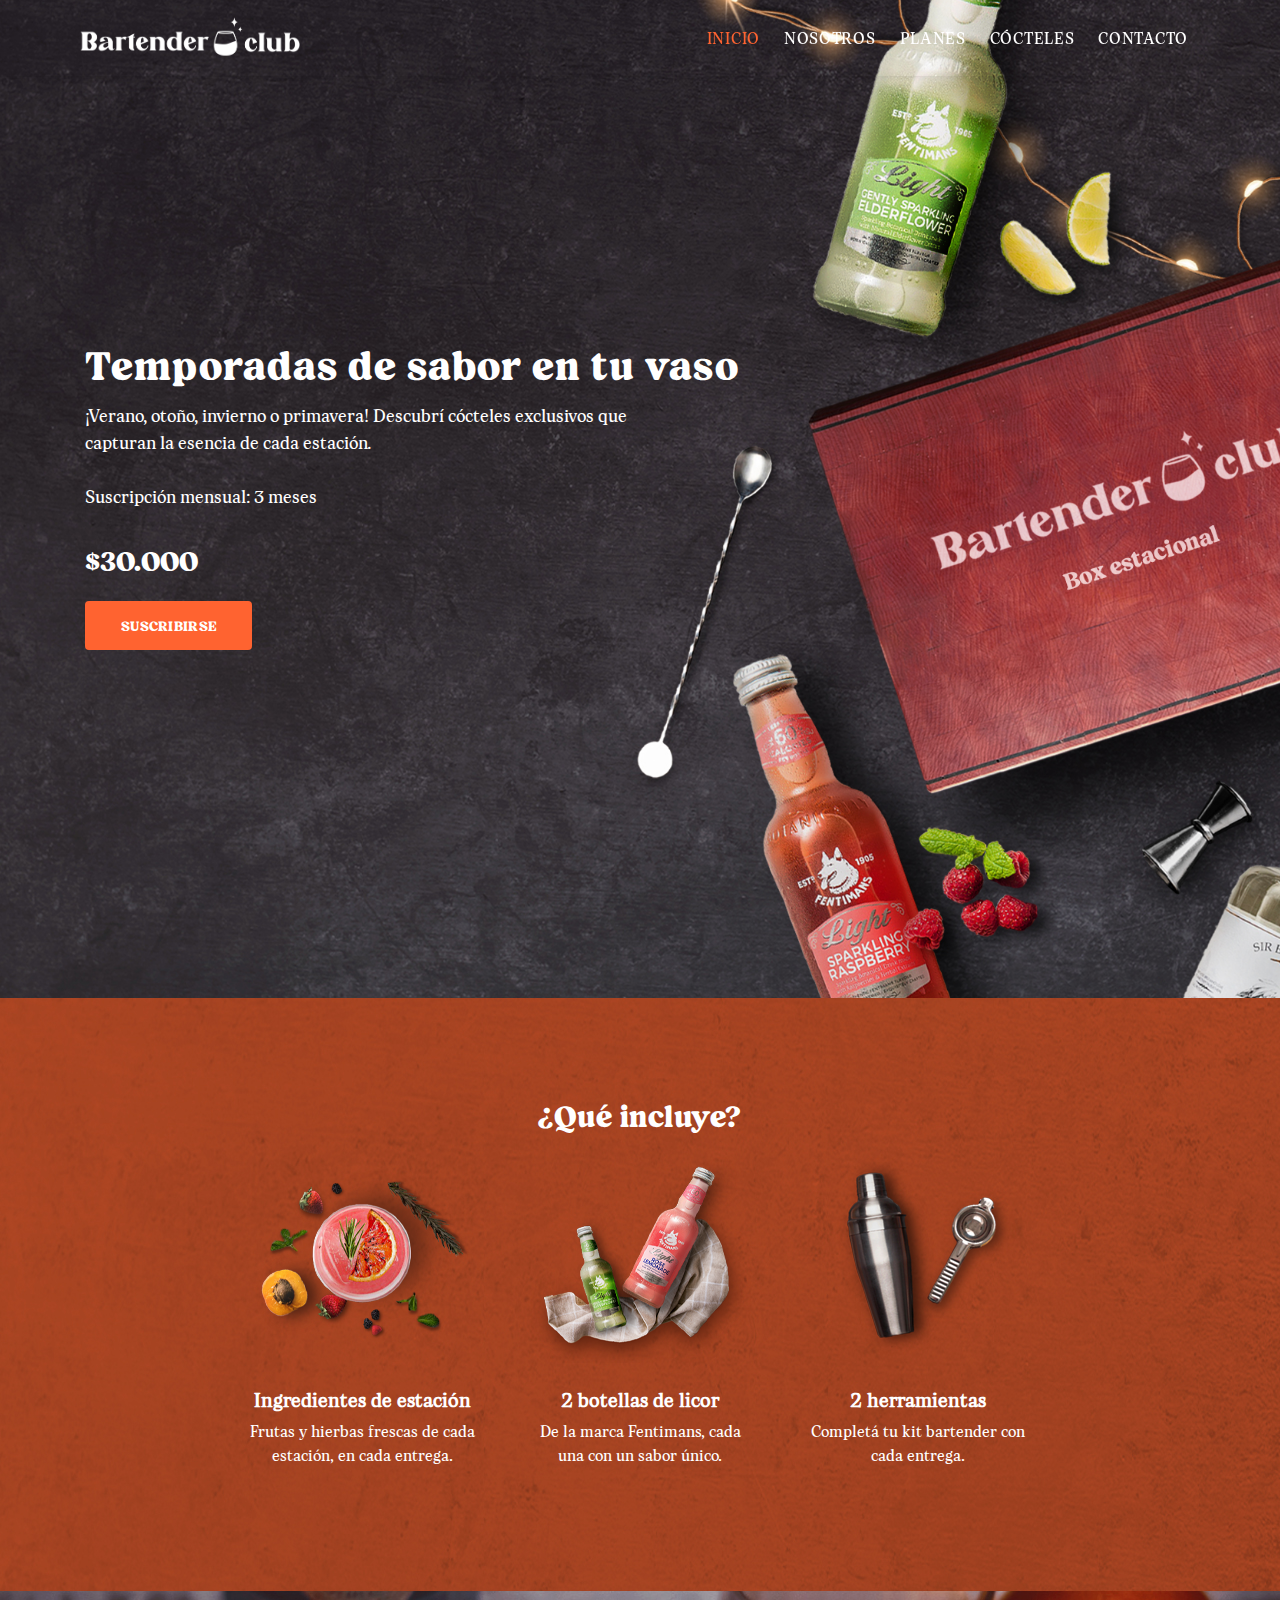
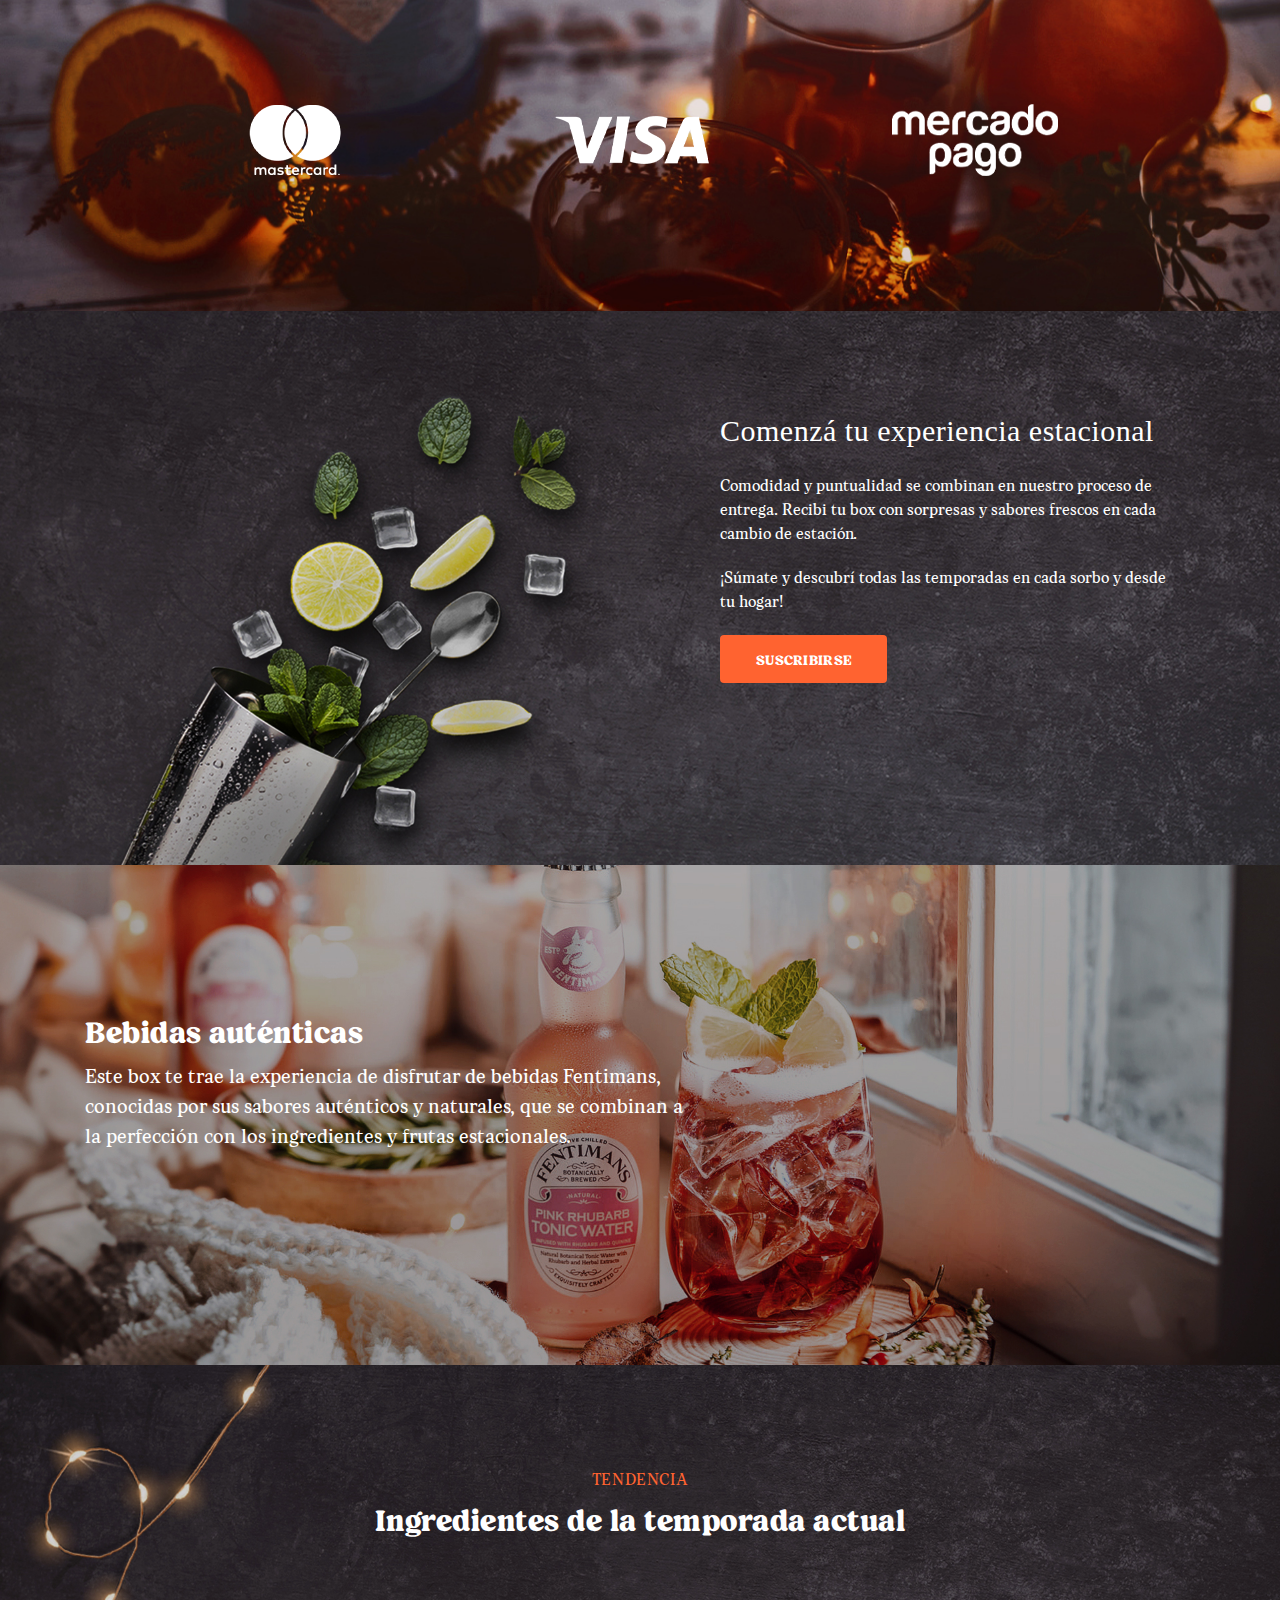
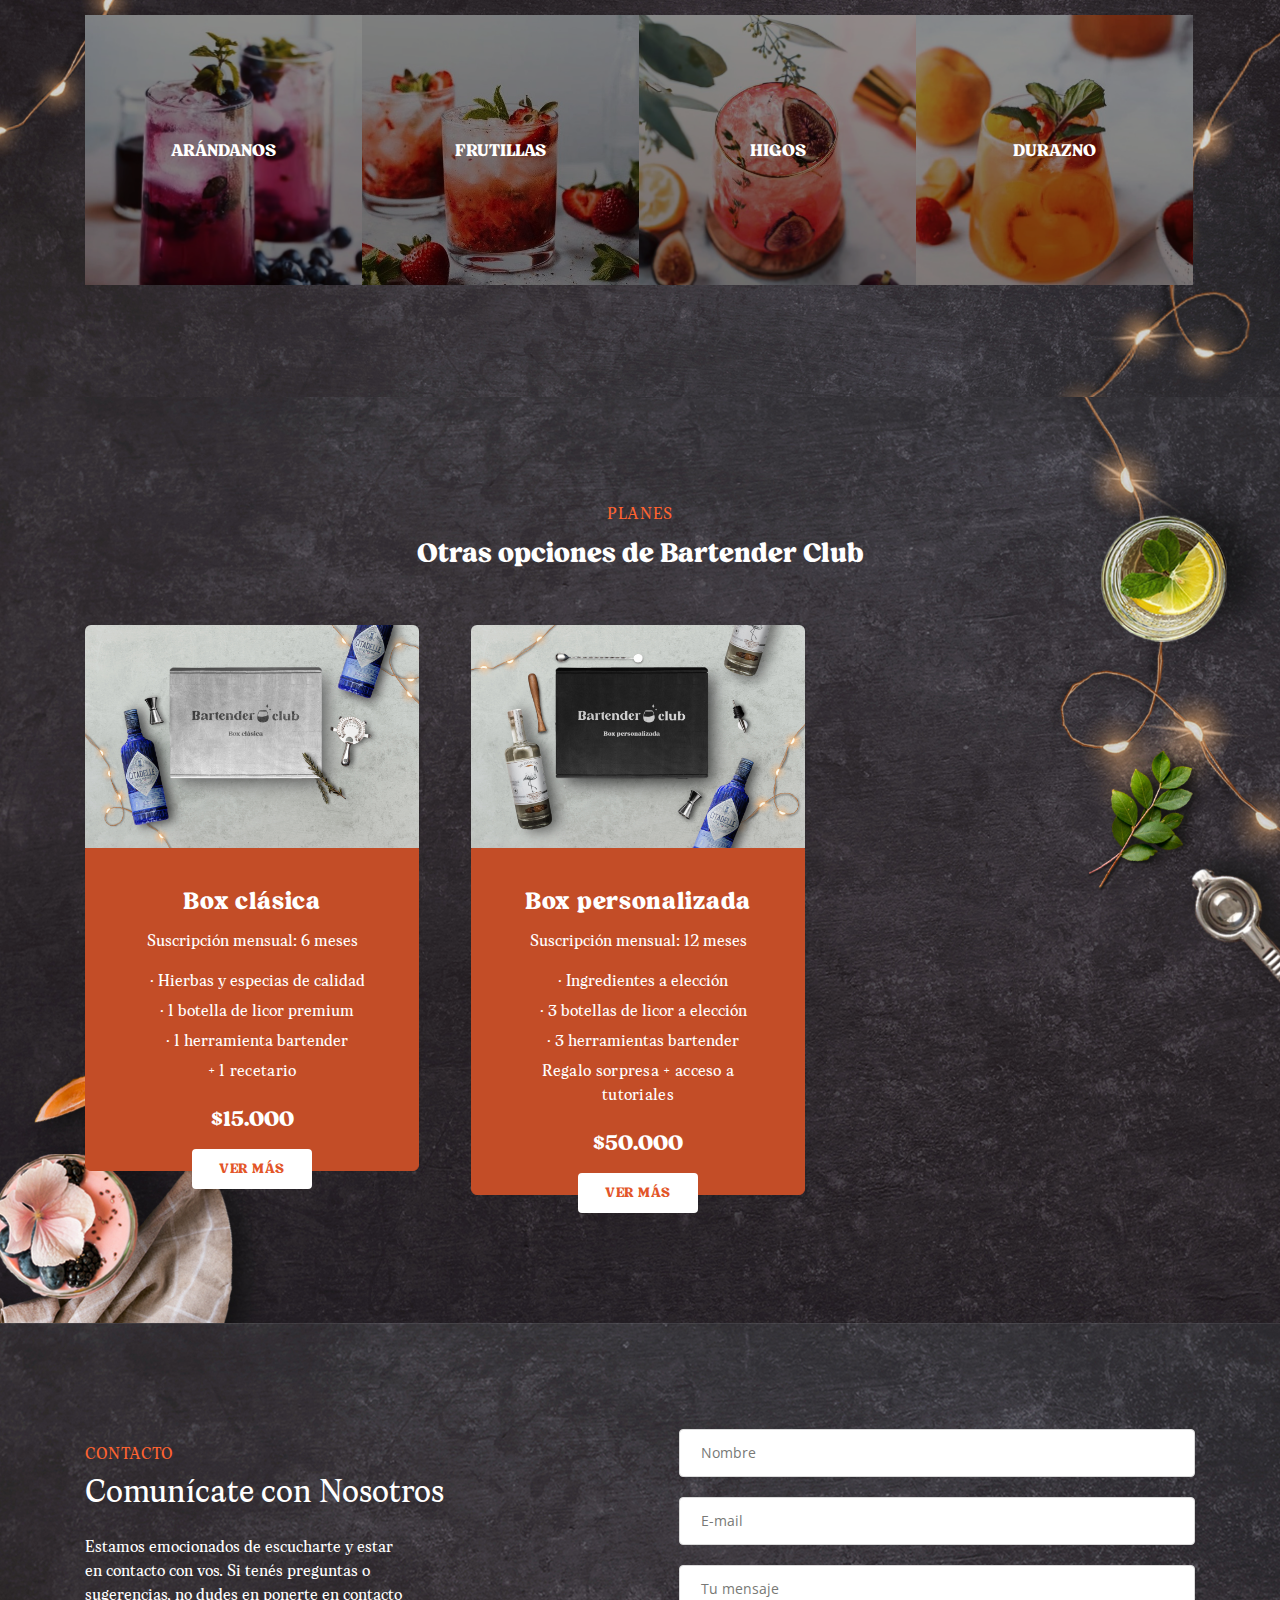
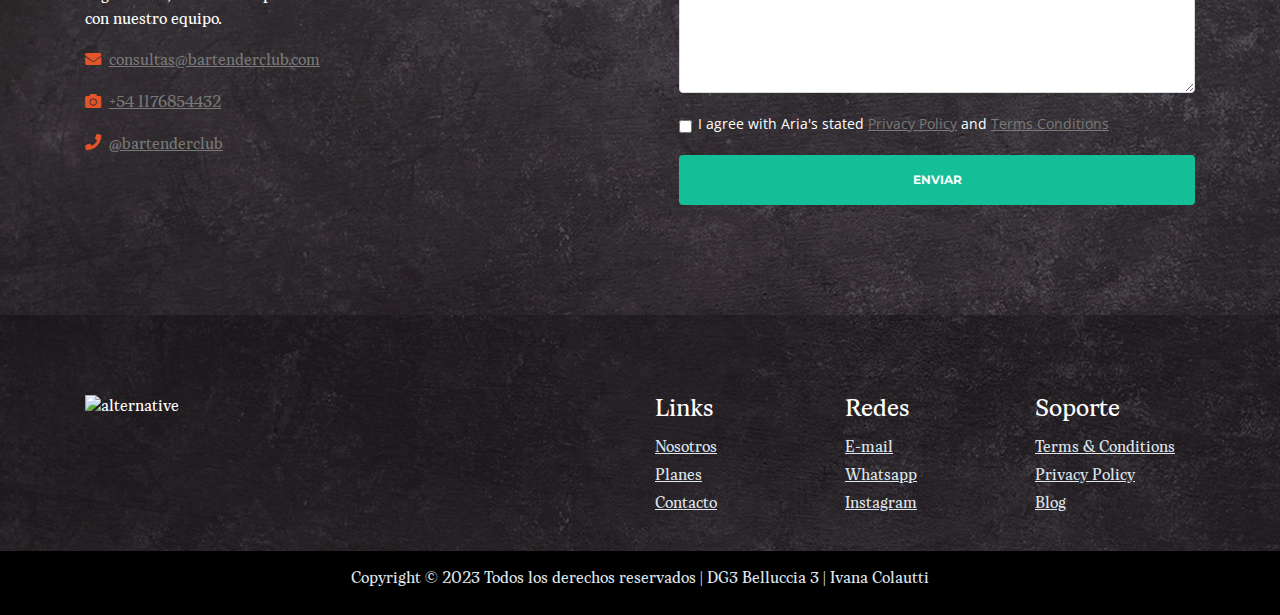
==== commit 6c5f6f14: "Update detalle.html" ====
--- a/detalle.html
+++ b/detalle.html
@@ -276,16 +276,6 @@
                                 </div> <!-- end of swiper-slide -->
                                 <!-- end of slide -->
         
-                                <!-- Slide -->
-                                <div class="swiper-slide">
-                                    <div class="card">
-                                        <img class="card-image" src="images/MartinRossi.png" alt="alternative">
-                                        <div class="card-body">
-                                    
-                                        </div>
-                                    </div>        
-                                </div> <!-- end of swiper-slide -->
-                                <!-- end of slide -->
                                 <!-- end of slide --> 
                             </div> <!-- end of swiper-wrapper -->
                             <!-- Add Arrows -->
@@ -592,4 +582,4 @@
     <script src="js/validator.min.js"></script> <!-- Validator.js - Bootstrap plugin that validates forms -->
     <script src="js/scripts.js"></script> <!-- Custom scripts -->
 </body>
-</html>+</html>
